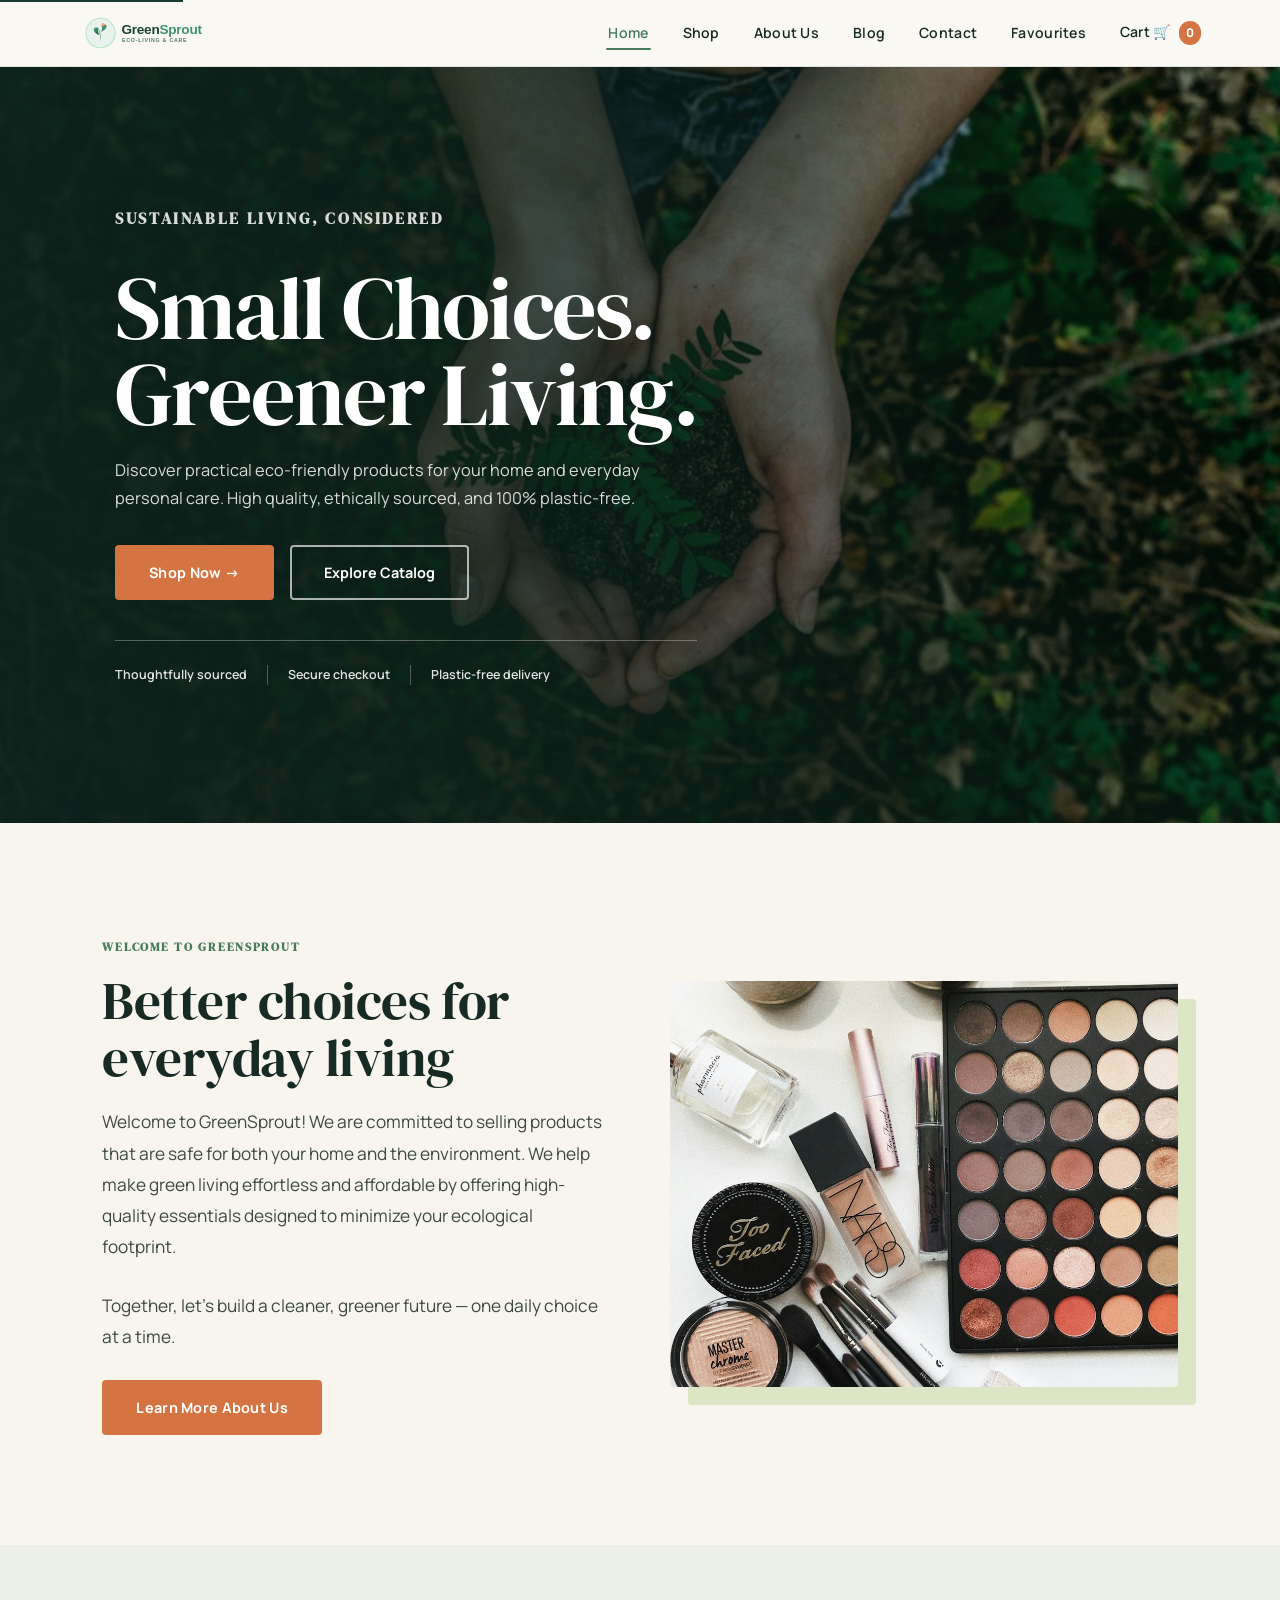
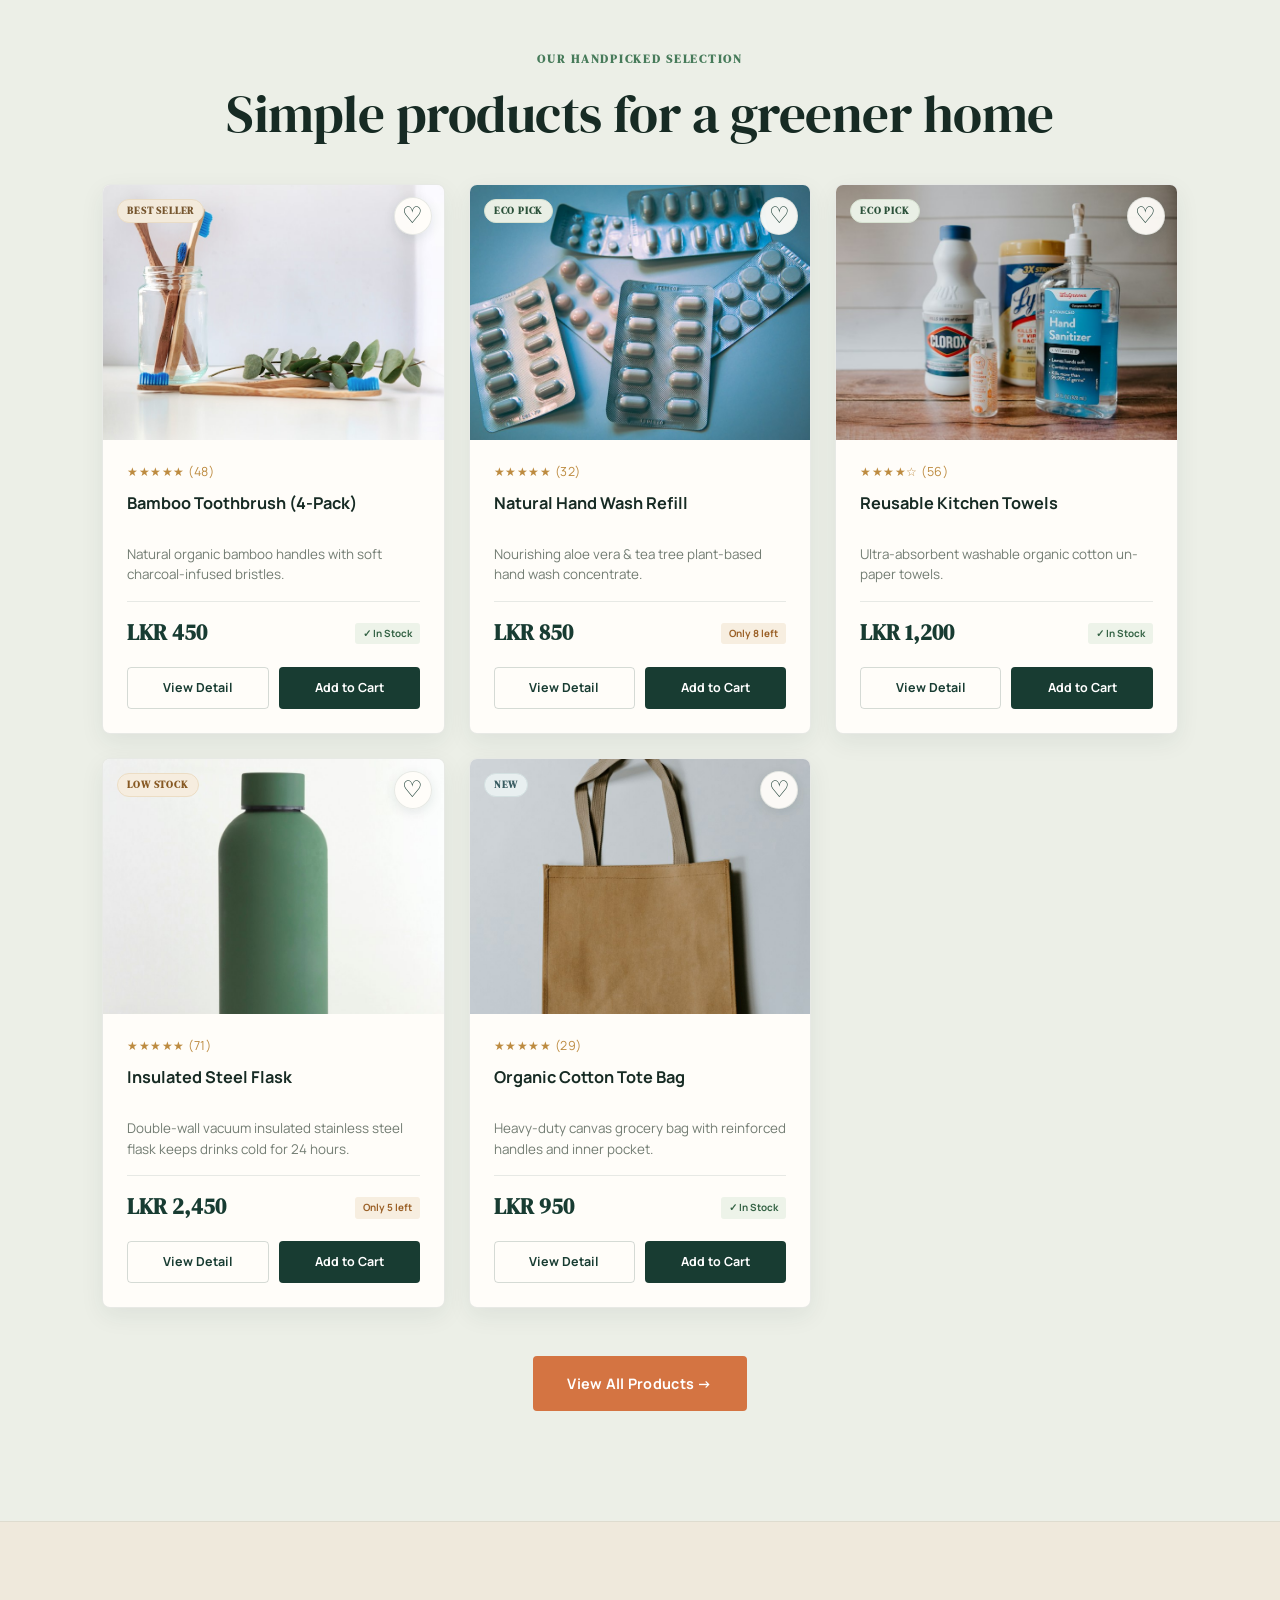
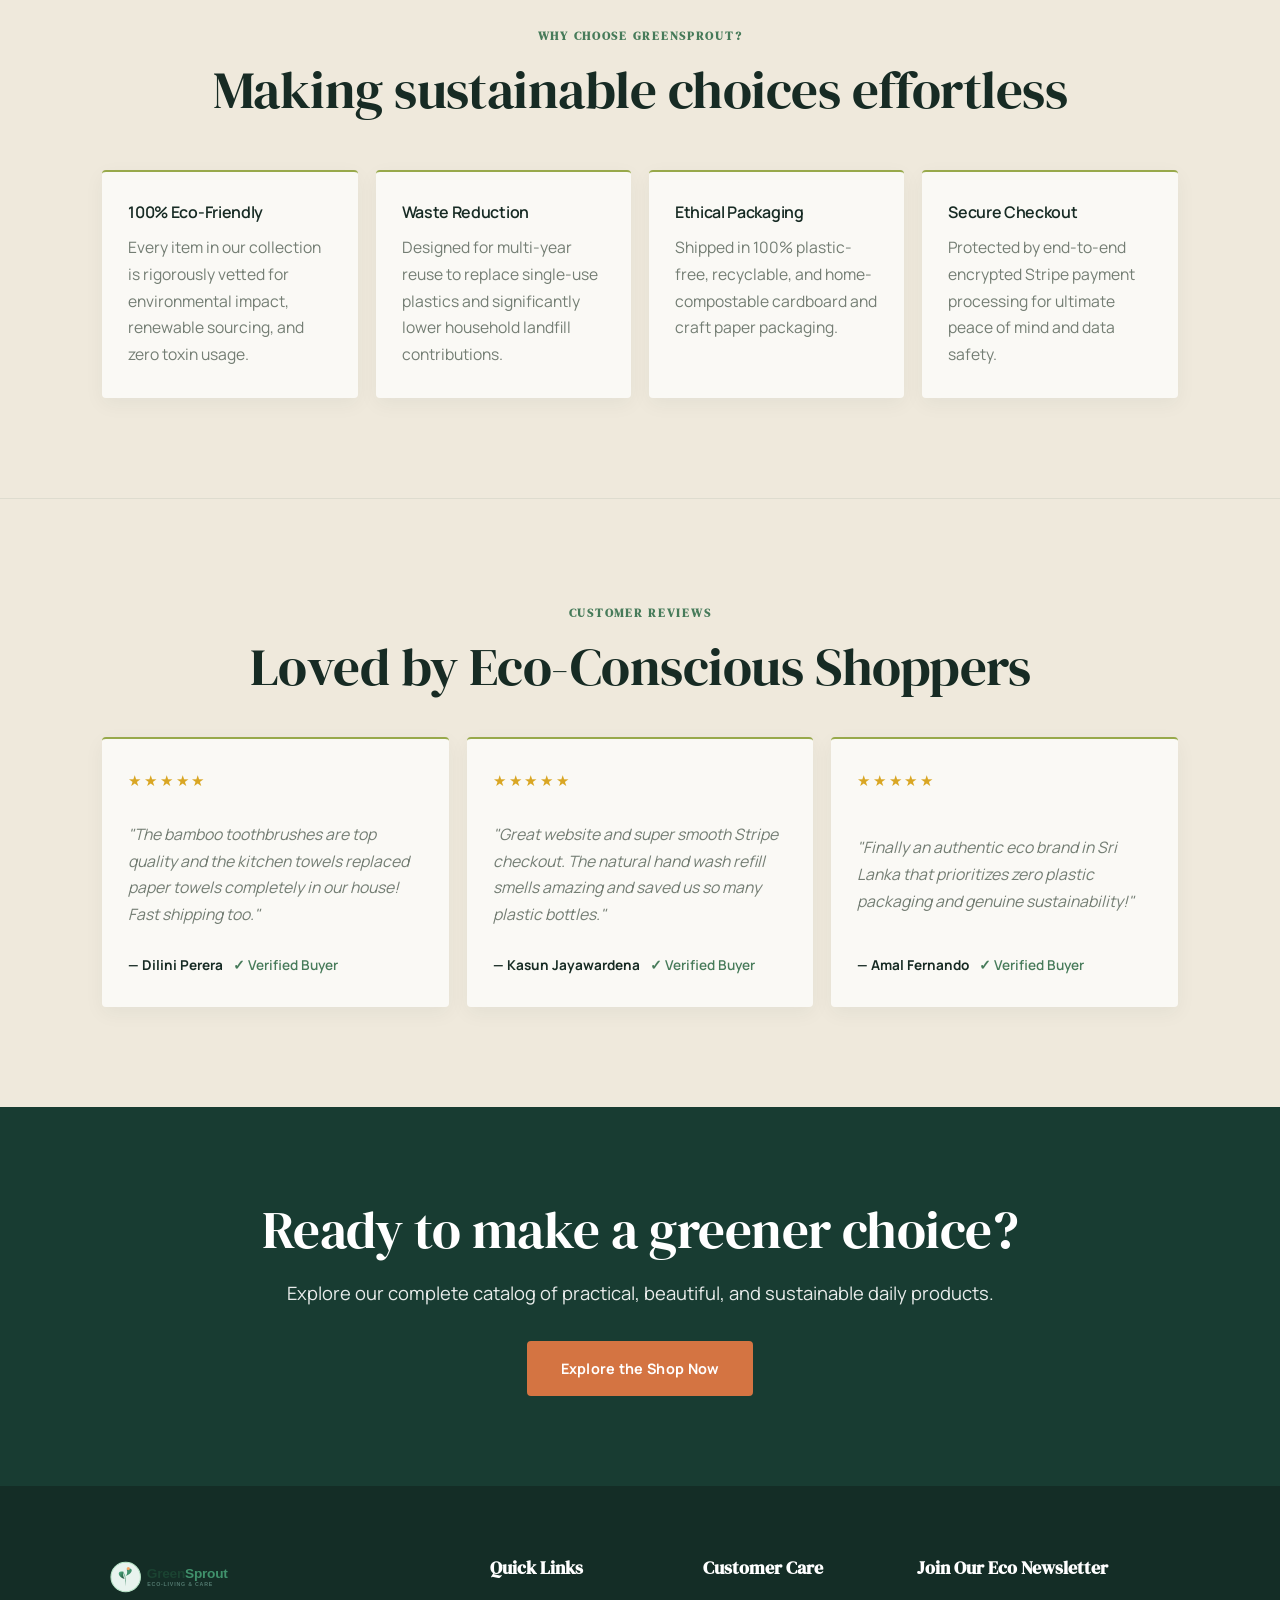
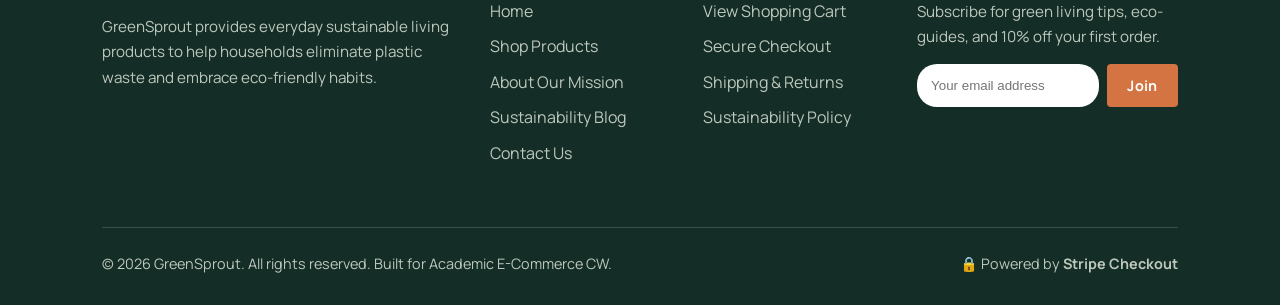
==== index.html @ 2e2b2cf4 "feat: Added index file" ====
<!DOCTYPE html>
<html lang="en">
<head>
    <meta charset="UTF-8">
    <meta name="viewport" content="width=device-width, initial-scale=1.0">
    <title>GreenSprout | Small Choices. Greener Living.</title>
    <meta name="description" content="Discover practical eco-friendly home and personal care products designed for sustainable, zero-waste everyday living at GreenSprout.">
    <meta name="keywords" content="eco-friendly, sustainable products, bamboo toothbrush, zero waste, natural hand wash, Sri Lanka eco store">
    <link rel="stylesheet" href="css/style.css">
    <link rel="icon" href="images/logo.svg" type="image/svg+xml">
</head>
<body>

    <!-- Accessibility Skip Link -->
    <a href="#main-content" class="skip-link">Skip to main content</a>

    <!-- HEADER & NAVIGATION -->
    <header class="navbar">
        <div class="logo-area">
            <a href="index.html" aria-label="GreenSprout Home Page">
                <img src="images/logo.svg" alt="GreenSprout Logo" width="180" height="42">
            </a>
        </div>

        <button class="mobile-menu-toggle" aria-label="Toggle Navigation Menu" aria-expanded="false">
            ☰
        </button>

        <nav id="primary-nav">
            <a href="index.html" class="active">Home</a>
            <a href="shop.html">Shop</a>
            <a href="about.html">About Us</a>
            <a href="blog.html">Blog</a>
            <a href="contact.html">Contact</a>
            <a href="cart.html" class="cart-link">
                Cart 🛒
                <span class="cart-count" id="cartBadgeCount">0</span>
            </a>
        </nav>
    </header>

    <main id="main-content">
        <!-- HERO SECTION -->
        <section class="hero">
            <div class="hero-content">
                <p class="hero-small-title">SUSTAINABLE LIVING, CONSIDERED</p>
                <h1>Small Choices.<br>Greener Living.</h1>
                <p>Discover practical eco-friendly products for your home and everyday personal care. High quality, ethically sourced, and 100% plastic-free.</p>
                
                <div class="hero-cta-group">
                    <a href="shop.html" class="hero-button">Shop Now →</a>
                    <a href="#featured-section" class="hero-button-secondary">Explore Catalog</a>
                </div>

                <div class="hero-trust-bar">
                    <div class="trust-item">Thoughtfully sourced</div>
                    <div class="trust-item">
                        Secure checkout
                    </div>
                    <div class="trust-item">
                        Plastic-free delivery
                    </div>
                </div>
            </div>

            <div class="hero-image-wrap">
                <img src="images/hero-banner.jpg" alt="Sustainable eco-friendly GreenSprout lifestyle banner">
            </div>
        </section>

        <!-- BRAND INTRODUCTION -->
        <section class="home-introduction">
            <div class="intro-text">
                <span class="section-label">WELCOME TO GREENSPROUT</span>
                <h2>Better choices for everyday living</h2>
                <p>Welcome to GreenSprout! We are committed to selling products that are safe for both your home and the environment. We help make green living effortless and affordable by offering high-quality essentials designed to minimize your ecological footprint.</p>
                <p>Together, let's build a cleaner, greener future — one daily choice at a time.</p>
                <a href="about.html" class="green-button">Learn More About Us</a>
            </div>

            <div class="intro-image">
                <img src="images/about.jpg" alt="Eco-friendly sustainable products workspace">
            </div>
        </section>

        <!-- FEATURED PRODUCTS -->
        <section class="featured-products" id="featured-section">
            <span class="section-label">OUR HANDPICKED SELECTION</span>
            <h2>Simple products for a greener home</h2>

            <div class="home-product-grid" id="homeFeaturedGrid">
                <div class="product-card">
                    <span class="product-card-badge badge-bestseller">BEST SELLER</span>
                    <button class="wishlist-btn" onclick="toggleWishlist(1)" aria-label="Add to wishlist" data-id="1"></button>
                    <a href="product.html?id=1" class="product-image-link"><img src="images/toothbrush.jpg" alt="Bamboo Toothbrush" class="product-card-image"></a>
                    <div class="product-card-content">
                        <div class="product-rating">★★★★★ (48)</div>
                        <h3>Bamboo Toothbrush (4-Pack)</h3>
                        <p>Natural organic bamboo handles with soft charcoal-infused bristles.</p>
                        <div class="product-price-row">
                            <span>LKR 450</span>
                            <span class="stock-indicator in-stock">✓ In Stock</span>
                        </div>
                        <div class="product-buttons">
                            <a href="product.html?id=1" class="view-product-button">View Detail</a>
                            <button class="add-cart-button" onclick="addToCart(1)">Add to Cart</button>
                        </div>
                    </div>
                </div>

                <div class="product-card">
                    <span class="product-card-badge badge-ecopick">ECO PICK</span>
                    <button class="wishlist-btn" onclick="toggleWishlist(2)" aria-label="Add to wishlist" data-id="2"></button>
                    <a href="product.html?id=2" class="product-image-link"><img src="images/handwash.jpg" alt="Natural Hand Wash Refill" class="product-card-image"></a>
                    <div class="product-card-content">
                        <div class="product-rating">★★★★★ (32)</div>
                        <h3>Natural Hand Wash Refill</h3>
                        <p>Nourishing aloe vera & tea tree plant-based hand wash concentrate.</p>
                        <div class="product-price-row">
                            <span>LKR 850</span>
                            <span class="stock-indicator low-stock">Only 8 left</span>
                        </div>
                        <div class="product-buttons">
                            <a href="product.html?id=2" class="view-product-button">View Detail</a>
                            <button class="add-cart-button" onclick="addToCart(2)">Add to Cart</button>
                        </div>
                    </div>
                </div>

                <div class="product-card">
                    <span class="product-card-badge badge-ecopick">ECO PICK</span>
                    <button class="wishlist-btn" onclick="toggleWishlist(3)" aria-label="Add to wishlist" data-id="3"></button>
                    <a href="product.html?id=3" class="product-image-link"><img src="images/towels.jpg" alt="Reusable Kitchen Towels" class="product-card-image"></a>
                    <div class="product-card-content">
                        <div class="product-rating">★★★★☆ (56)</div>
                        <h3>Reusable Kitchen Towels</h3>
                        <p>Ultra-absorbent washable organic cotton un-paper towels.</p>
                        <div class="product-price-row">
                            <span>LKR 1,200</span>
                            <span class="stock-indicator in-stock">✓ In Stock</span>
                        </div>
                        <div class="product-buttons">
                            <a href="product.html?id=3" class="view-product-button">View Detail</a>
                            <button class="add-cart-button" onclick="addToCart(3)">Add to Cart</button>
                        </div>
                    </div>
                </div>

                <div class="product-card">
                    <span class="product-card-badge badge-lowstock">LOW STOCK</span>
                    <button class="wishlist-btn" onclick="toggleWishlist(4)" aria-label="Add to wishlist" data-id="4"></button>
                    <a href="product.html?id=4" class="product-image-link"><img src="images/waterbottle.jpg" alt="Insulated Steel Flask" class="product-card-image"></a>
                    <div class="product-card-content">
                        <div class="product-rating">★★★★★ (71)</div>
                        <h3>Insulated Steel Flask</h3>
                        <p>Double-wall vacuum insulated stainless steel flask keeps drinks cold for 24 hours.</p>
                        <div class="product-price-row">
                            <span>LKR 2,450</span>
                            <span class="stock-indicator low-stock">Only 5 left</span>
                        </div>
                        <div class="product-buttons">
                            <a href="product.html?id=4" class="view-product-button">View Detail</a>
                            <button class="add-cart-button" onclick="addToCart(4)">Add to Cart</button>
                        </div>
                    </div>
                </div>

                <div class="product-card">
                    <span class="product-card-badge badge-new">NEW</span>
                    <button class="wishlist-btn" onclick="toggleWishlist(5)" aria-label="Add to wishlist" data-id="5"></button>
                    <a href="product.html?id=5" class="product-image-link"><img src="images/totebag.jpg" alt="Organic Cotton Tote Bag" class="product-card-image"></a>
                    <div class="product-card-content">
                        <div class="product-rating">★★★★★ (29)</div>
                        <h3>Organic Cotton Tote Bag</h3>
                        <p>Heavy-duty canvas grocery bag with reinforced handles and inner pocket.</p>
                        <div class="product-price-row">
                            <span>LKR 950</span>
                            <span class="stock-indicator in-stock">✓ In Stock</span>
                        </div>
                        <div class="product-buttons">
                            <a href="product.html?id=5" class="view-product-button">View Detail</a>
                            <button class="add-cart-button" onclick="addToCart(5)">Add to Cart</button>
                        </div>
                    </div>
                </div>
            </div>

            <a href="shop.html" class="green-button">View All Products →</a>
        </section>

        <!-- WHY GREENSPROUT SECTION -->
        <section class="why-section">
            <span class="section-label">WHY CHOOSE GREENSPROUT?</span>
            <h2>Making sustainable choices effortless</h2>

            <div class="why-grid">
                <article class="why-card">
                    <h3>100% Eco-Friendly</h3>
                    <p>Every item in our collection is rigorously vetted for environmental impact, renewable sourcing, and zero toxin usage.</p>
                </article>

                <article class="why-card">
                    <h3>Waste Reduction</h3>
                    <p>Designed for multi-year reuse to replace single-use plastics and significantly lower household landfill contributions.</p>
                </article>

                <article class="why-card">
                    <h3>Ethical Packaging</h3>
                    <p>Shipped in 100% plastic-free, recyclable, and home-compostable cardboard and craft paper packaging.</p>
                </article>

                <article class="why-card">
                    <h3>Secure Checkout</h3>
                    <p>Protected by end-to-end encrypted Stripe payment processing for ultimate peace of mind and data safety.</p>
                </article>
            </div>
        </section>

        <!-- CUSTOMER REVIEWS -->
        <section class="why-section review-section">
            <span class="section-label">CUSTOMER REVIEWS</span>
            <h2>Loved by Eco-Conscious Shoppers</h2>

            <div class="why-grid review-grid">
                <article class="why-card review-card">
                    <div class="product-rating">★★★★★</div>
                    <p class="review-quote">"The bamboo toothbrushes are top quality and the kitchen towels replaced paper towels completely in our house! Fast shipping too."</p>
                    <div class="review-meta"><strong>— Dilini Perera</strong> <span>✓ Verified Buyer</span></div>
                </article>

                <article class="why-card review-card">
                    <div class="product-rating">★★★★★</div>
                    <p class="review-quote">"Great website and super smooth Stripe checkout. The natural hand wash refill smells amazing and saved us so many plastic bottles."</p>
                    <div class="review-meta"><strong>— Kasun Jayawardena</strong> <span>✓ Verified Buyer</span></div>
                </article>

                <article class="why-card review-card">
                    <div class="product-rating">★★★★★</div>
                    <p class="review-quote">"Finally an authentic eco brand in Sri Lanka that prioritizes zero plastic packaging and genuine sustainability!"</p>
                    <div class="review-meta"><strong>— Amal Fernando</strong> <span>✓ Verified Buyer</span></div>
                </article>
            </div>
        </section>

        <!-- CALL TO ACTION -->
        <section class="home-cta">
            <h2>Ready to make a greener choice?</h2>
            <p>Explore our complete catalog of practical, beautiful, and sustainable daily products.</p>
            <a href="shop.html" class="hero-button">Explore the Shop Now</a>
        </section>
    </main>

    <!-- FOOTER -->
    <footer>
        <div class="footer-grid">
            <div class="footer-col">
                <div class="logo-area" style="margin-bottom: 16px;">
                    <img src="images/logo.svg" alt="GreenSprout Logo" width="160">
                </div>
                <p>GreenSprout provides everyday sustainable living products to help households eliminate plastic waste and embrace eco-friendly habits.</p>
            </div>

            <div class="footer-col">
                <h4>Quick Links</h4>
                <ul class="footer-links">
                    <li><a href="index.html">Home</a></li>
                    <li><a href="shop.html">Shop Products</a></li>
                    <li><a href="about.html">About Our Mission</a></li>
                    <li><a href="blog.html">Sustainability Blog</a></li>
                    <li><a href="contact.html">Contact Us</a></li>
                </ul>
            </div>

            <div class="footer-col">
                <h4>Customer Care</h4>
                <ul class="footer-links">
                    <li><a href="cart.html">View Shopping Cart</a></li>
                    <li><a href="checkout.html">Secure Checkout</a></li>
                    <li><a href="contact.html">Shipping & Returns</a></li>
                    <li><a href="about.html">Sustainability Policy</a></li>
                </ul>
            </div>

            <div class="footer-col">
                <h4>Join Our Eco Newsletter</h4>
                <p style="margin-bottom: 14px;">Subscribe for green living tips, eco-guides, and 10% off your first order.</p>
                <form class="newsletter-form" style="display: flex; gap: 8px;">
                    <input type="email" placeholder="Your email address" required style="padding: 10px 14px; border-radius: 20px; border: none; width: 100%;">
                    <button type="submit" class="green-button" style="padding: 10px 18px; font-size: 0.9rem; flex-shrink: 0;">Join</button>
                </form>
            </div>
        </div>

        <div class="footer-bottom">
            <p>© 2026 GreenSprout. All rights reserved. Built for Academic E-Commerce CW.</p>
            <div>🔒 Powered by <strong>Stripe Checkout</strong></div>
        </div>
    </footer>

    <button id="backToTopBtn" class="wishlist-btn" style="position: fixed; bottom: 30px; left: 30px; display: none;" aria-label="Back to top">↑</button>

    <script src="js/products.js"></script>
    <script src="js/cart.js"></script>
    <script src="js/main.js"></script>
</body>
</html>
---- css/style.css ----
/* ==========================================================================
   GREENSPROUT DESIGN SYSTEM & MASTER STYLESHEET
   ========================================================================== */

@import url('https://fonts.googleapis.com/css2?family=DM+Serif+Display&family=Manrope:wght@400;500;600;700;800&display=swap');

:root {
  /* Brand Color Palette */
  --primary: #1b4332;
  --primary-light: #2d6a4f;
  --primary-accent: #40916c;
  --secondary: #52b788;
  --secondary-soft: #74c69d;
  --bg-sage: #f0f7f4;
  --bg-sage-soft: #e8f3ee;
  --bg-cream: #f9f6f0;
  --bg-warm: #f4efe6;
  --text-dark: #081c15;
  --text-body: #2d3748;
  --text-muted: #64748b;
  --white: #ffffff;
  
  /* Accent Colors */
  --accent-orange: #e76f51;
  --accent-yellow: #f4a261;
  --accent-gold: #e9c46a;
  --accent-blue: #3a86ff;
  --accent-red: #d90429;
  
  /* UI System Variables */
  --font-heading: 'Outfit', -apple-system, BlinkMacSystemFont, sans-serif;
  --font-body: 'Plus Jakarta Sans', -apple-system, BlinkMacSystemFont, sans-serif;
  --radius-sm: 8px;
  --radius-md: 14px;
  --radius-lg: 24px;
  --radius-pill: 50px;
  --shadow-sm: 0 4px 12px rgba(27, 67, 50, 0.05);
  --shadow-md: 0 10px 25px rgba(27, 67, 50, 0.08);
  --shadow-lg: 0 20px 40px rgba(27, 67, 50, 0.12);
  --transition: all 0.3s cubic-bezier(0.4, 0, 0.2, 1);
}

/* Reset & Box Sizing */
*, *::before, *::after {
  box-sizing: border-box;
  margin: 0;
  padding: 0;
}

html {
  scroll-behavior: smooth;
  font-size: 16px;
}

body {
  font-family: var(--font-body);
  color: var(--text-body);
  background-color: var(--bg-cream);
  line-height: 1.6;
  overflow-x: hidden;
  display: flex;
  flex-direction: column;
  min-height: 100vh;
}

#splashScreen {
  position: fixed;
  inset: 0;
  z-index: 9999;
  display: grid;
  place-items: center;
  background: radial-gradient(circle at top, #f8f4ea 0%, #edf4ee 35%, #dfeee5 100%);
  transition: opacity 0.7s ease, visibility 0.7s ease;
  pointer-events: none;
}

#splashScreen::before {
  content: "";
  position: absolute;
  inset: 0;
  background: linear-gradient(135deg, rgba(27, 67, 50, 0.08), rgba(64, 145, 108, 0.12));
}

.splash-inner {
  position: relative;
  z-index: 1;
  display: flex;
  flex-direction: column;
  align-items: center;
  gap: 18px;
  opacity: 0;
  transform: translateY(18px) scale(0.98);
  transition: all 0.8s cubic-bezier(0.2, 0.8, 0.2, 1);
}

.splash-logo {
  width: clamp(120px, 12vw, 180px);
  filter: drop-shadow(0 12px 24px rgba(27, 67, 50, 0.2));
}

.splash-text-wrap {
  text-align: center;
}

.splash-badge {
  display: inline-block;
  padding: 7px 16px;
  border-radius: 999px;
  background: rgba(255, 255, 255, 0.75);
  border: 1px solid rgba(27, 67, 50, 0.08);
  color: var(--primary);
  font-size: 0.72rem;
  letter-spacing: 0.18em;
  text-transform: uppercase;
  font-weight: 800;
}

.splash-text-wrap h1 {
  margin-top: 10px;
  font-size: clamp(2.4rem, 5vw, 4.2rem);
  letter-spacing: -0.04em;
  color: var(--primary);
}

body.splash-visible #splashScreen {
  opacity: 1;
  visibility: visible;
}

body.splash-visible .splash-inner {
  opacity: 1;
  transform: translateY(0) scale(1);
}

body.splash-finished #splashScreen {
  opacity: 0;
  visibility: hidden;
}

body.splash-finished .splash-inner {
  opacity: 0;
  transform: translateY(-12px);
}

img {
  max-width: 100%;
  height: auto;
  display: block;
}

a {
  color: inherit;
  text-decoration: none;
  transition: var(--transition);
}

/* Focus Visible for Accessibility */
:focus-visible {
  outline: 3px solid var(--accent-orange);
  outline-offset: 3px;
  border-radius: 4px;
}

/* Skip link for keyboard users */
.skip-link {
  position: absolute;
  top: -40px;
  left: 0;
  background: var(--primary);
  color: var(--white);
  padding: 8px 16px;
  z-index: 10000;
  transition: top 0.2s;
}
.skip-link:focus {
  top: 0;
}

/* Typography Headings */
h1, h2, h3, h4, h5, h6 {
  font-family: var(--font-heading);
  color: var(--text-dark);
  line-height: 1.25;
  font-weight: 700;
}

h1 { font-size: clamp(2.2rem, 5vw, 3.6rem); letter-spacing: -0.02em; }
h2 { font-size: clamp(1.75rem, 3.5vw, 2.5rem); letter-spacing: -0.01em; }
h3 { font-size: clamp(1.25rem, 2.5vw, 1.6rem); }
h4 { font-size: 1.15rem; }

.section-label {
  display: inline-block;
  font-family: var(--font-heading);
  font-size: 0.85rem;
  font-weight: 800;
  letter-spacing: 2px;
  text-transform: uppercase;
  color: var(--primary-accent);
  background-color: rgba(64, 145, 108, 0.12);
  padding: 6px 16px;
  border-radius: var(--radius-pill);
  margin-bottom: 12px;
}

/* Containers */
.container {
  width: 90%;
  max-width: 1240px;
  margin: 0 auto;
}

/* ==========================================================================
   HEADER & NAVIGATION
   ========================================================================== */

.navbar, header {
  position: sticky;
  top: 0;
  z-index: 1000;
  background: rgba(255, 255, 255, 0.94);
  backdrop-filter: blur(12px);
  -webkit-backdrop-filter: blur(12px);
  border-bottom: 1px solid rgba(27, 67, 50, 0.08);
  padding: 14px 6%;
  display: flex;
  align-items: center;
  justify-content: space-between;
  transition: var(--transition);
}

.navbar-scrolled {
  padding: 10px 6%;
  box-shadow: var(--shadow-sm);
  background: rgba(255, 255, 255, 0.98);
}

.logo-area, .logo {
  display: flex;
  align-items: center;
  gap: 10px;
  font-family: var(--font-heading);
  font-size: 1.5rem;
  font-weight: 800;
  color: var(--primary);
}

.logo-area img, .logo img {
  height: 42px;
  width: auto;
  object-fit: contain;
}

nav {
  display: flex;
  align-items: center;
  gap: 28px;
}

nav a {
  font-weight: 600;
  font-size: 0.98rem;
  color: var(--text-dark);
  position: relative;
  padding: 6px 2px;
}

nav a::after {
  content: '';
  position: absolute;
  bottom: 0;
  left: 0;
  width: 0;
  height: 2.5px;
  background-color: var(--primary-accent);
  border-radius: 2px;
  transition: var(--transition);
}

nav a:hover, nav a.active {
  color: var(--primary-accent);
}

nav a:hover::after, nav a.active::after {
  width: 100%;
}

.cart-count {
  background: var(--accent-orange);
  color: var(--white);
  font-size: 0.75rem;
  font-weight: 800;
  padding: 2px 7px;
  border-radius: var(--radius-pill);
  margin-left: 4px;
  display: inline-flex;
  align-items: center;
  justify-content: center;
  min-width: 20px;
}

.mobile-menu-toggle {
  display: none;
  background: none;
  border: none;
  font-size: 1.8rem;
  color: var(--primary);
  cursor: pointer;
  padding: 4px;
}

/* ==========================================================================
   BUTTONS
   ========================================================================== */

.hero-button, .green-button, .btn-primary, .checkout-button, .continue-button, .pay-button {
  display: inline-flex;
  align-items: center;
  justify-content: center;
  gap: 10px;
  background-color: var(--primary);
  color: var(--white);
  font-family: var(--font-heading);
  font-size: 1.05rem;
  font-weight: 700;
  padding: 14px 32px;
  border-radius: var(--radius-pill);
  border: 2px solid var(--primary);
  cursor: pointer;
  box-shadow: 0 4px 14px rgba(27, 67, 50, 0.2);
  transition: var(--transition);
  text-align: center;
}

.hero-button:hover, .green-button:hover, .btn-primary:hover, .checkout-button:hover, .continue-button:hover, .pay-button:hover {
  background-color: var(--primary-light);
  border-color: var(--primary-light);
  transform: translateY(-2px);
  box-shadow: 0 8px 22px rgba(27, 67, 50, 0.28);
}

.hero-button-secondary, .btn-secondary {
  display: inline-flex;
  align-items: center;
  justify-content: center;
  gap: 10px;
  background-color: transparent;
  color: var(--primary);
  font-family: var(--font-heading);
  font-size: 1.05rem;
  font-weight: 700;
  padding: 14px 32px;
  border-radius: var(--radius-pill);
  border: 2px solid var(--primary);
  cursor: pointer;
  transition: var(--transition);
}

.hero-button-secondary:hover, .btn-secondary:hover {
  background-color: var(--bg-sage-soft);
  transform: translateY(-2px);
}

/* ==========================================================================
   HERO SECTION
   ========================================================================== */

.hero {
  padding: 80px 8%;
  background: linear-gradient(135deg, var(--bg-sage) 0%, var(--bg-cream) 100%);
  display: grid;
  grid-template-columns: 1.1fr 0.9fr;
  gap: 40px;
  align-items: center;
  min-height: 80vh;
  position: relative;
  overflow: hidden;
}

.hero::before {
  content: '';
  position: absolute;
  width: 450px;
  height: 450px;
  border-radius: 50%;
  background: radial-gradient(circle, rgba(116, 198, 157, 0.15) 0%, rgba(255,255,255,0) 70%);
  top: -100px;
  right: -50px;
  pointer-events: none;
}

.hero-content {
  max-width: 640px;
}

.hero-small-title {
  font-family: var(--font-heading);
  font-weight: 800;
  font-size: 0.9rem;
  letter-spacing: 2px;
  color: var(--primary-accent);
  text-transform: uppercase;
  margin-bottom: 14px;
}

.hero h1 {
  margin-bottom: 20px;
  color: var(--text-dark);
}

.hero p {
  font-size: 1.15rem;
  color: var(--text-muted);
  margin-bottom: 32px;
  line-height: 1.7;
}

.hero-cta-group {
  display: flex;
  align-items: center;
  gap: 16px;
  flex-wrap: wrap;
  margin-bottom: 40px;
}

.hero-trust-bar {
  display: flex;
  align-items: center;
  gap: 24px;
  padding-top: 24px;
  border-top: 1px solid rgba(27, 67, 50, 0.1);
  flex-wrap: wrap;
}

.trust-item {
  display: flex;
  align-items: center;
  gap: 8px;
  font-size: 0.9rem;
  font-weight: 600;
  color: var(--primary);
}

.trust-icon {
  font-size: 1.2rem;
}

.hero-image-wrap {
  position: relative;
  display: flex;
  align-items: center;
  justify-content: center;
}

.hero-image-wrap img {
  width: 100%;
  max-height: 480px;
  object-fit: cover;
  border-radius: var(--radius-lg);
  box-shadow: var(--shadow-lg);
  border: 4px solid var(--white);
}

/* ==========================================================================
   HOMEPAGE SECTIONS
   ========================================================================== */

.home-introduction {
  padding: 90px 8%;
  background: var(--white);
  display: grid;
  grid-template-columns: 1fr 1fr;
  gap: 60px;
  align-items: center;
}

.intro-text h2 {
  margin-bottom: 20px;
}

.intro-text p {
  font-size: 1.08rem;
  color: var(--text-body);
  margin-bottom: 28px;
  line-height: 1.8;
}

.intro-image img {
  width: 100%;
  border-radius: var(--radius-lg);
  box-shadow: var(--shadow-md);
}

/* FEATURED PRODUCTS & SHOP GRID */

.featured-products, .shop-section {
  padding: 90px 8%;
  text-align: center;
}

.featured-products h2, .shop-section h2 {
  margin-bottom: 48px;
}

.home-product-grid, .product-grid {
  display: grid;
  grid-template-columns: repeat(auto-fill, minmax(270px, 1fr));
  gap: 32px;
  margin-bottom: 48px;
  text-align: left;
}

/* PRODUCT CARD */

.product-card, .home-product-card {
  background: var(--white);
  border-radius: var(--radius-md);
  overflow: hidden;
  box-shadow: var(--shadow-sm);
  border: 1px solid rgba(27, 67, 50, 0.06);
  transition: var(--transition);
  display: flex;
  flex-direction: column;
  position: relative;
}

.product-card:hover, .home-product-card:hover {
  transform: translateY(-6px);
  box-shadow: var(--shadow-md);
  border-color: rgba(64, 145, 108, 0.3);
}

.product-card-badge {
  position: absolute;
  top: 14px;
  left: 14px;
  z-index: 10;
  font-family: var(--font-heading);
  font-size: 0.72rem;
  font-weight: 800;
  padding: 4px 12px;
  border-radius: var(--radius-pill);
  text-transform: uppercase;
  letter-spacing: 0.5px;
  color: var(--white);
}

.badge-bestseller { background-color: var(--accent-orange); }
.badge-ecopick { background-color: var(--primary-accent); }
.badge-new { background-color: var(--accent-yellow); color: var(--text-dark); }
.badge-lowstock { background-color: #d97706; }
.badge-outofstock { background-color: var(--accent-red); }

.wishlist-btn {
  position: absolute;
  top: 14px;
  right: 14px;
  z-index: 10;
  background: rgba(255, 255, 255, 0.9);
  border: none;
  width: 36px;
  height: 36px;
  border-radius: 50%;
  display: flex;
  align-items: center;
  justify-content: center;
  font-size: 1.1rem;
  cursor: pointer;
  transition: var(--transition);
  box-shadow: 0 2px 8px rgba(0,0,0,0.1);
}

.wishlist-btn:hover, .wishlist-btn.active {
  background: var(--white);
  transform: scale(1.1);
}

.product-card-image, .home-product-card img {
  width: 100%;
  height: 240px;
  object-fit: cover;
  background-color: var(--bg-sage);
  transition: var(--transition);
}

.product-card:hover .product-card-image {
  transform: scale(1.03);
}

.product-card-content, .home-product-card {
  padding: 22px;
  display: flex;
  flex-direction: column;
  flex-grow: 1;
}

.product-rating {
  display: flex;
  align-items: center;
  gap: 4px;
  font-size: 0.85rem;
  color: var(--accent-gold);
  margin-bottom: 8px;
}

.product-card h3, .home-product-card h3 {
  font-size: 1.2rem;
  margin-bottom: 8px;
  color: var(--text-dark);
}

.product-card p, .home-product-card p {
  font-size: 0.92rem;
  color: var(--text-muted);
  margin-bottom: 16px;
  display: -webkit-box;
  -webkit-line-clamp: 2;
  -webkit-box-orient: vertical;
  overflow: hidden;
  flex-grow: 1;
}

.product-price-row {
  display: flex;
  align-items: center;
  justify-content: space-between;
  margin-bottom: 16px;
}

.product-card span, .product-card h4, .home-product-card span {
  font-family: var(--font-heading);
  font-size: 1.25rem;
  font-weight: 800;
  color: var(--primary);
}

.stock-indicator {
  font-size: 0.8rem;
  font-weight: 700;
}
.stock-indicator.in-stock { color: var(--primary-accent); }
.stock-indicator.low-stock { color: #d97706; }
.stock-indicator.out-of-stock { color: var(--accent-red); }

.product-buttons {
  display: grid;
  grid-template-columns: 1fr 1fr;
  gap: 10px;
}

.view-product-button, .btn-outline {
  display: inline-flex;
  align-items: center;
  justify-content: center;
  background-color: var(--bg-sage);
  color: var(--primary);
  font-weight: 700;
  font-size: 0.9rem;
  padding: 10px 14px;
  border-radius: var(--radius-pill);
  border: 1px solid var(--secondary-soft);
  text-align: center;
  transition: var(--transition);
}

.view-product-button:hover {
  background-color: var(--secondary-soft);
  color: var(--primary);
}

.add-cart-button {
  background-color: var(--primary);
  color: var(--white);
  font-weight: 700;
  font-size: 0.9rem;
  padding: 10px 14px;
  border-radius: var(--radius-pill);
  border: none;
  cursor: pointer;
  transition: var(--transition);
}

.add-cart-button:hover {
  background-color: var(--primary-light);
}

.add-cart-button:disabled {
  background-color: #cbd5e1;
  cursor: not-allowed;
}

/* WHY GREENSPROUT TRUST SECTION */

.why-section {
  padding: 112px 8% 96px;
  background: var(--bg-cream);
  text-align: center;
  border-top: 1px solid rgba(27, 67, 50, 0.08);
}

.why-grid {
  display: grid;
  grid-template-columns: repeat(auto-fit, minmax(240px, 1fr));
  gap: 20px;
  margin-top: 52px;
}

.why-card, .value-card {
  background: rgba(255, 255, 255, 0.72);
  padding: 32px 28px 26px;
  border-radius: 18px;
  border: 1px solid rgba(27, 67, 50, 0.11);
  box-shadow: none;
  transition: var(--transition);
  text-align: left;
}

.why-card:hover, .value-card:hover {
  transform: translateY(-3px);
  box-shadow: 0 18px 35px rgba(27, 67, 50, 0.08);
  border-color: rgba(27, 67, 50, 0.18);
}

.why-icon {
  font-size: 2.5rem;
  margin-bottom: 20px;
  background: var(--bg-sage-soft);
  width: 70px;
  height: 70px;
  border-radius: 50%;
  display: inline-flex;
  align-items: center;
  justify-content: center;
}

.why-card h3, .value-card h3 {
  margin-bottom: 12px;
  font-size: clamp(1.35rem, 1.5vw, 1.7rem);
  font-weight: 600;
  line-height: 1.25;
  letter-spacing: -0.02em;
}

.why-card p, .value-card p {
  color: var(--text-muted);
  font-size: 0.98rem;
  line-height: 1.7;
  margin: 0;
}

.review-section {
  background: #f9f7f1;
}

.review-grid {
  margin-top: 42px;
}

.review-card {
  display: flex;
  flex-direction: column;
  justify-content: space-between;
  min-height: 270px;
}

.review-card .product-rating {
  color: #d9a623;
  letter-spacing: 0.18em;
  margin-bottom: 18px;
  font-size: 0.95rem;
}

.review-quote {
  font-style: italic;
  color: var(--text-dark);
  margin-bottom: 18px !important;
}

.review-meta {
  display: flex;
  flex-wrap: wrap;
  gap: 8px 10px;
  align-items: center;
  font-size: 0.85rem;
  color: var(--text-muted);
}

.review-meta strong {
  color: var(--text-dark);
  font-weight: 700;
}

.review-meta span {
  color: var(--primary-accent);
  font-weight: 600;
}

/* CTA BANNER */

.home-cta {
  padding: 90px 8%;
  background: linear-gradient(135deg, var(--primary) 0%, var(--primary-light) 100%);
  color: var(--white);
  text-align: center;
  border-radius: var(--radius-lg);
  margin: 60px 8%;
  box-shadow: var(--shadow-lg);
}

.home-cta h2 {
  color: var(--white);
  margin-bottom: 16px;
}

.home-cta p {
  font-size: 1.15rem;
  margin-bottom: 32px;
  opacity: 0.9;
}

.home-cta .hero-button {
  background-color: var(--accent-orange);
  border-color: var(--accent-orange);
}
.home-cta .hero-button:hover {
  background-color: #d95d41;
  border-color: #d95d41;
}

/* ==========================================================================
   PAGE HEADER
   ========================================================================== */

.simple-page-header {
  padding: 60px 8%;
  background: var(--bg-sage-soft);
  text-align: center;
  border-bottom: 1px solid rgba(27, 67, 50, 0.08);
}

.simple-page-header h1 {
  margin-bottom: 12px;
}

.simple-page-header p {
  font-size: 1.1rem;
  color: var(--text-muted);
  max-width: 600px;
  margin: 0 auto;
}

/* ==========================================================================
   SHOP CONTROLS (SEARCH & FILTERS)
   ========================================================================== */

.shop-controls {
  display: flex;
  gap: 16px;
  margin-bottom: 40px;
  flex-wrap: wrap;
  align-items: center;
  justify-content: space-between;
  background: var(--white);
  padding: 20px 24px;
  border-radius: var(--radius-md);
  box-shadow: var(--shadow-sm);
}

.search-wrap {
  flex: 1;
  min-width: 260px;
  position: relative;
}

.shop-controls input[type="text"] {
  width: 100%;
  padding: 12px 20px 12px 42px;
  border: 1px solid #cbd5e1;
  border-radius: var(--radius-pill);
  font-family: var(--font-body);
  font-size: 0.95rem;
  transition: var(--transition);
}

.search-icon {
  position: absolute;
  left: 16px;
  top: 50%;
  transform: translateY(-50%);
  font-size: 1rem;
  color: var(--text-muted);
}

.filter-group {
  display: flex;
  gap: 12px;
  flex-wrap: wrap;
}

.shop-controls select {
  padding: 12px 20px;
  border: 1px solid #cbd5e1;
  border-radius: var(--radius-pill);
  font-family: var(--font-body);
  font-size: 0.95rem;
  background-color: var(--white);
  cursor: pointer;
  color: var(--text-dark);
}

.no-products {
  grid-column: 1 / -1;
  text-align: center;
  padding: 60px 20px;
  background: var(--white);
  border-radius: var(--radius-md);
  box-shadow: var(--shadow-sm);
}

.no-products h3 {
  color: var(--primary);
  margin-bottom: 10px;
}

/* ==========================================================================
   PRODUCT DETAIL PAGE
   ========================================================================== */

.product-page {
  padding: 60px 8%;
  min-height: 70vh;
}

.product-detail {
  max-width: 1100px;
  margin: 0 auto;
  background: var(--white);
  border-radius: var(--radius-lg);
  padding: 48px;
  display: grid;
  grid-template-columns: 1fr 1fr;
  gap: 50px;
  box-shadow: var(--shadow-md);
}

.big-product-image {
  background: var(--bg-sage);
  border-radius: var(--radius-md);
  min-height: 420px;
  display: flex;
  align-items: center;
  justify-content: center;
  overflow: hidden;
}

.big-product-image img {
  width: 100%;
  height: 100%;
  object-fit: cover;
  border-radius: var(--radius-md);
}

.product-info-page h1 {
  font-size: 2.2rem;
  margin-bottom: 12px;
}

.detail-price {
  font-family: var(--font-heading);
  color: var(--primary);
  font-size: 2rem;
  font-weight: 800;
  margin: 16px 0;
}

.description {
  color: var(--text-body);
  font-size: 1.05rem;
  line-height: 1.8;
  margin-bottom: 24px;
}

.product-meta-specs {
  background: var(--bg-sage);
  padding: 20px;
  border-radius: var(--radius-md);
  margin-bottom: 24px;
}

.spec-item {
  display: flex;
  gap: 8px;
  margin-bottom: 8px;
  font-size: 0.95rem;
}
.spec-item:last-child { margin-bottom: 0; }
.spec-item strong { color: var(--primary); }

.quantity-picker {
  display: inline-flex;
  align-items: center;
  border: 1px solid #cbd5e1;
  border-radius: var(--radius-pill);
  overflow: hidden;
  margin-right: 16px;
}

.quantity-picker button {
  background: var(--bg-sage);
  border: none;
  width: 40px;
  height: 40px;
  font-size: 1.2rem;
  cursor: pointer;
  font-weight: bold;
}

.quantity-picker span {
  padding: 0 16px;
  font-weight: bold;
}

/* ==========================================================================
   CART PAGE
   ========================================================================== */

.cart-section {
  padding: 60px 8%;
  max-width: 1000px;
  margin: 0 auto;
}

.cart-item {
  background: var(--white);
  padding: 20px 24px;
  border-radius: var(--radius-md);
  margin-bottom: 16px;
  display: grid;
  grid-template-columns: 2fr 1fr 1fr auto;
  align-items: center;
  gap: 20px;
  box-shadow: var(--shadow-sm);
}

.cart-product {
  display: flex;
  align-items: center;
  gap: 16px;
}

.cart-product-image {
  width: 80px;
  height: 80px;
  object-fit: cover;
  border-radius: var(--radius-sm);
  background: var(--bg-sage);
}

.cart-quantity {
  display: flex;
  align-items: center;
  gap: 10px;
}

.cart-quantity button {
  width: 32px;
  height: 32px;
  border-radius: 50%;
  border: 1px solid #cbd5e1;
  background: var(--white);
  cursor: pointer;
  font-weight: bold;
}

.cart-total {
  background: var(--white);
  padding: 24px;
  border-radius: var(--radius-md);
  margin-top: 24px;
  box-shadow: var(--shadow-sm);
  text-align: right;
}

.cart-total h2 {
  color: var(--primary);
}

.cart-actions {
  display: flex;
  justify-content: space-between;
  align-items: center;
  margin-top: 32px;
}

.continue-shopping {
  color: var(--primary);
  font-weight: 700;
}

.empty-cart {
  text-align: center;
  padding: 60px 20px;
  background: var(--white);
  border-radius: var(--radius-md);
  box-shadow: var(--shadow-sm);
}
.empty-cart h2 { margin-bottom: 12px; color: var(--primary); }
.empty-cart a {
  display: inline-block;
  margin-top: 20px;
  background: var(--primary);
  color: var(--white);
  padding: 12px 28px;
  border-radius: var(--radius-pill);
}

/* ==========================================================================
   CHECKOUT PAGE
   ========================================================================== */

.checkout-page {
  padding: 60px 8%;
  background: var(--bg-sage);
  min-height: 80vh;
}

.checkout-grid {
  max-width: 1100px;
  margin: 0 auto;
  display: grid;
  grid-template-columns: 1.2fr 0.8fr;
  gap: 40px;
}

.checkout-box {
  background: var(--white);
  padding: 40px;
  border-radius: var(--radius-lg);
  box-shadow: var(--shadow-md);
}

.form-group {
  margin-bottom: 20px;
}

.form-group label {
  display: block;
  margin-bottom: 8px;
  font-weight: 700;
  font-size: 0.95rem;
  color: var(--text-dark);
}

.form-group input, .form-group textarea, .form-group select {
  width: 100%;
  padding: 14px;
  border: 1px solid #cbd5e1;
  border-radius: var(--radius-sm);
  font-family: var(--font-body);
  font-size: 1rem;
}

.form-row {
  display: grid;
  grid-template-columns: 1fr 1fr;
  gap: 16px;
}

.checkout-summary-box {
  background: var(--white);
  padding: 32px;
  border-radius: var(--radius-lg);
  box-shadow: var(--shadow-md);
  height: fit-content;
}

.summary-row {
  display: flex;
  justify-content: space-between;
  padding: 12px 0;
  border-bottom: 1px solid #f1f5f9;
}
.summary-row.total {
  border-bottom: none;
  font-size: 1.25rem;
  font-weight: 800;
  color: var(--primary);
  margin-top: 10px;
}

.payment-options {
  margin: 24px 0;
}

.payment-option {
  display: flex;
  align-items: center;
  gap: 16px;
  padding: 16px;
  border: 1.5px solid #cbd5e1;
  border-radius: var(--radius-md);
  margin-bottom: 12px;
  cursor: pointer;
  transition: var(--transition);
}

.payment-option:hover {
  border-color: var(--primary-accent);
  background: var(--bg-sage-soft);
}

/* ==========================================================================
   ORDER CONFIRMATION
   ========================================================================== */

.confirmation-page {
  padding: 80px 8%;
  background: var(--bg-sage);
  min-height: 70vh;
}

.confirmation-box {
  max-width: 700px;
  margin: 0 auto;
  background: var(--white);
  padding: 48px;
  border-radius: var(--radius-lg);
  text-align: center;
  box-shadow: var(--shadow-md);
}

.success-icon {
  font-size: 4rem;
  margin-bottom: 16px;
}

/* ==========================================================================
   BLOG SECTION
   ========================================================================== */

.blog-grid {
  display: grid;
  grid-template-columns: repeat(auto-fit, minmax(300px, 1fr));
  gap: 32px;
  padding: 60px 8%;
}

.blog-card {
  background: var(--white);
  border-radius: var(--radius-md);
  overflow: hidden;
  box-shadow: var(--shadow-sm);
}

.blog-card img {
  width: 100%;
  height: 200px;
  object-fit: cover;
}

.blog-card-body {
  padding: 24px;
}

/* ==========================================================================
   FOOTER
   ========================================================================== */

footer {
  background: var(--text-dark);
  color: #94a3b8;
  padding: 70px 8% 30px;
  margin-top: auto;
}

.footer-grid {
  display: grid;
  grid-template-columns: 2fr 1fr 1fr 1.5fr;
  gap: 40px;
  margin-bottom: 50px;
}

.footer-col h4 {
  color: var(--white);
  margin-bottom: 20px;
}

.footer-col p {
  font-size: 0.95rem;
  line-height: 1.7;
}

.footer-links {
  list-style: none;
}
.footer-links li { margin-bottom: 10px; }
.footer-links a:hover { color: var(--secondary); }

.footer-bottom {
  border-top: 1px solid #1e293b;
  padding-top: 24px;
  display: flex;
  justify-content: space-between;
  align-items: center;
  flex-wrap: wrap;
  gap: 16px;
  font-size: 0.9rem;
}

/* ==========================================================================
   TOAST & MICRO-INTERACTIONS
   ========================================================================== */

.toast-container {
  position: fixed;
  bottom: 24px;
  right: 24px;
  z-index: 10000;
  display: flex;
  flex-direction: column;
  gap: 10px;
}

.toast {
  background: var(--text-dark);
  color: var(--white);
  padding: 14px 20px;
  border-radius: var(--radius-md);
  box-shadow: var(--shadow-lg);
  display: flex;
  align-items: center;
  gap: 12px;
  min-width: 280px;
  animation: slideIn 0.3s cubic-bezier(0.4, 0, 0.2, 1);
}

.toast-success { border-left: 5px solid var(--secondary); }
.toast-warning { border-left: 5px solid var(--accent-orange); }
.toast-error { border-left: 5px solid var(--accent-red); }

@keyframes slideIn {
  from { transform: translateX(100%); opacity: 0; }
  to { transform: translateX(0); opacity: 1; }
}

.toast-fadeout {
  opacity: 0;
  transform: translateX(100%);
  transition: var(--transition);
}

.toast-close {
  background: none;
  border: none;
  color: #94a3b8;
  font-size: 1.2rem;
  cursor: pointer;
  margin-left: auto;
}

/* ==========================================================================
   MOCK STRIPE CARD UI
   ========================================================================== */

.stripe-mock-ui {
  display: block; /* Toggled via JS */
  background: var(--white);
  padding: 20px;
  border-radius: var(--radius-sm);
  border: 1px solid #cbd5e1;
  margin-top: 12px;
  box-shadow: inset 0 2px 4px rgba(0,0,0,0.02);
  transition: max-height 0.3s ease, opacity 0.3s ease;
  overflow: hidden;
}

.stripe-mock-ui.hidden {
  display: none;
}

.stripe-input-group {
  display: flex;
  flex-direction: column;
  gap: 12px;
}

.stripe-field {
  position: relative;
}

.stripe-field label {
  font-size: 0.85rem;
  color: var(--text-muted);
  margin-bottom: 6px;
  display: block;
}

.stripe-field input {
  width: 100%;
  padding: 12px 14px;
  border: 1px solid #e2e8f0;
  border-radius: 6px;
  font-family: monospace;
  font-size: 1rem;
  background: #f8fafc;
  color: var(--text-dark);
  transition: border-color 0.2s;
}

.stripe-field input:focus {
  outline: none;
  border-color: var(--primary-accent);
  background: var(--white);
  box-shadow: 0 0 0 3px rgba(64, 145, 108, 0.1);
}

.stripe-field.card-number input {
  padding-left: 40px;
  letter-spacing: 2px;
}

.stripe-field.card-number::before {
  content: '💳';
  position: absolute;
  left: 12px;
  top: 34px;
  font-size: 1.1rem;
  opacity: 0.6;
}

.stripe-row {
  display: grid;
  grid-template-columns: 1fr 1fr;
  gap: 16px;
}

/* RESPONSIVE MEDIA QUERIES */

@media (max-width: 992px) {
  .hero, .home-introduction, .product-detail, .checkout-grid {
    grid-template-columns: 1fr;
  }
  .footer-grid {
    grid-template-columns: 1fr 1fr;
  }
}

@media (max-width: 768px) {
  .mobile-menu-toggle {
    display: block;
  }
  
  nav {
    position: absolute;
    top: 100%;
    left: 0;
    width: 100%;
    background: var(--white);
    flex-direction: column;
    padding: 24px;
    gap: 16px;
    box-shadow: var(--shadow-md);
    display: none;
  }
  
  nav.nav-open {
    display: flex;
  }

  .cart-item {
    grid-template-columns: 1fr;
  }

  .footer-grid {
    grid-template-columns: 1fr;
  }
}

/* ==========================================================================
   REFINED STOREFRONT DIRECTION
   ========================================================================== */

:root {
  --primary: #183c32;
  --primary-light: #285b49;
  --primary-accent: #477b5a;
  --secondary: #98a94b;
  --secondary-soft: #dce5c4;
  --bg-sage: #e9eee4;
  --bg-sage-soft: #f0f3eb;
  --bg-cream: #f7f5ee;
  --bg-warm: #efe9dc;
  --text-dark: #172b24;
  --text-body: #3d4942;
  --text-muted: #737d73;
  --accent-orange: #d47442;
  --accent-yellow: #d3aa53;
  --font-heading: 'DM Serif Display', Georgia, serif;
  --font-body: 'Manrope', sans-serif;
  --radius-sm: 4px;
  --radius-md: 8px;
  --radius-lg: 12px;
  --shadow-sm: 0 8px 24px rgba(24, 60, 50, 0.06);
  --shadow-md: 0 18px 42px rgba(24, 60, 50, 0.1);
  --shadow-lg: 0 28px 70px rgba(12, 30, 25, 0.22);
}

body {
  background: var(--bg-cream);
  color: var(--text-body);
}

.navbar, header {
  padding-top: 12px;
  padding-bottom: 12px;
  background: rgba(249, 248, 243, 0.96);
  border-bottom-color: rgba(24, 60, 50, 0.12);
}

nav { gap: 30px; }

nav a {
  font-size: 0.88rem;
  letter-spacing: 0.02em;
}

nav a::after { height: 2px; }

.hero {
  min-height: min(760px, 84svh);
  padding: 100px 9%;
  display: flex;
  align-items: center;
  background: var(--primary);
  color: var(--white);
}

.hero::before { display: none; }

.hero-image-wrap {
  position: absolute;
  inset: 0;
  display: block;
  z-index: 0;
}

.hero-image-wrap::after {
  content: '';
  position: absolute;
  inset: 0;
  background: linear-gradient(90deg, rgba(13, 35, 29, 0.92) 0%, rgba(13, 35, 29, 0.76) 40%, rgba(13, 35, 29, 0.15) 100%), linear-gradient(0deg, rgba(13, 35, 29, 0.35), transparent 42%);
}

.hero-image-wrap img {
  width: 100%;
  height: 100%;
  max-height: none;
  object-fit: cover;
  object-position: center 55%;
  border: 0;
  border-radius: 0;
  box-shadow: none;
  animation: hero-image-drift 18s ease-in-out infinite alternate;
}

.hero-content {
  position: relative;
  z-index: 1;
  max-width: 680px;
  color: var(--white);
  animation: hero-content-enter 0.8s ease-out both;
}

.hero-small-title {
  color: #d9e4b4;
  font-size: 0.75rem;
  letter-spacing: 0.16em;
}

.hero h1 {
  max-width: 620px;
  color: var(--white);
  font-size: 5.5rem;
  line-height: 0.98;
  font-weight: 400;
}

.hero p {
  max-width: 540px;
  color: rgba(255, 255, 255, 0.84);
  font-size: 1.02rem;
}

.hero-button, .green-button, .btn-primary, .checkout-button, .continue-button, .pay-button {
  background: var(--accent-orange);
  border-color: var(--accent-orange);
  border-radius: 4px;
  box-shadow: none;
  font-family: var(--font-body);
  font-size: 0.9rem;
  letter-spacing: 0.02em;
}

.hero-button:hover, .green-button:hover, .btn-primary:hover, .checkout-button:hover, .continue-button:hover, .pay-button:hover {
  background: #bd6035;
  border-color: #bd6035;
  box-shadow: 0 8px 20px rgba(8, 24, 19, 0.2);
}

.hero-button-secondary, .btn-secondary {
  color: var(--white);
  border-color: rgba(255, 255, 255, 0.66);
  border-radius: 4px;
  font-family: var(--font-body);
  font-size: 0.9rem;
}

.hero-button-secondary:hover, .btn-secondary:hover {
  color: var(--text-dark);
  background: var(--white);
}

.hero-trust-bar {
  gap: 0;
  border-top-color: rgba(255, 255, 255, 0.3);
}

.trust-item {
  padding-right: 20px;
  margin-right: 20px;
  border-right: 1px solid rgba(255, 255, 255, 0.28);
  color: rgba(255, 255, 255, 0.88);
  font-size: 0.78rem;
}

.trust-item:last-child { border-right: 0; }

.home-introduction {
  padding-top: 110px;
  padding-bottom: 110px;
  background: var(--bg-cream);
}

.section-label {
  padding: 0;
  margin-bottom: 16px;
  background: transparent;
  color: var(--primary-accent);
  font-size: 0.72rem;
  letter-spacing: 0.15em;
}

.home-introduction h2, .featured-products h2, .why-section h2, .simple-page-header h1 {
  font-size: 3.3rem;
  font-weight: 400;
  line-height: 1.08;
}

.intro-image img {
  aspect-ratio: 5 / 4;
  object-fit: cover;
  border-radius: 4px;
  box-shadow: 18px 18px 0 var(--secondary-soft);
}

.featured-products {
  padding-top: 100px;
  padding-bottom: 110px;
  background: #ecefe7;
}

.featured-products h2, .shop-section h2 { margin-bottom: 42px; }

.home-product-grid, .product-grid { gap: 24px; }

.product-card, .home-product-card {
  border: 1px solid rgba(24, 60, 50, 0.1);
  border-radius: 8px;
  background: #fffdf9;
  box-shadow: 0 8px 24px rgba(24, 60, 50, 0.07);
  transition: transform 0.25s ease, box-shadow 0.25s ease, border-color 0.25s ease;
}

.product-card:hover, .home-product-card:hover {
  transform: none;
  border-color: rgba(71, 123, 90, 0.35);
  box-shadow: 0 18px 36px rgba(24, 60, 50, 0.13);
}

.product-image-link {
  display: block;
  overflow: hidden;
  background: var(--bg-warm);
}

.product-card-image, .home-product-card img {
  display: block;
  height: auto;
  aspect-ratio: 4 / 3;
  background: var(--bg-warm);
}

.product-card-content, .home-product-card { padding: 22px 24px 24px; }

.product-card-content { min-height: 250px; }

.product-card .product-rating {
  margin-bottom: 10px;
  color: #bd8b40;
  font-size: 0.78rem;
  letter-spacing: 0.04em;
}

.product-card .product-rating span {
  color: var(--text-muted);
  font-family: var(--font-body);
  font-size: 0.76rem;
  font-weight: 500;
}

.product-price-row > span:first-child, .home-product-card > span {
  color: var(--primary);
  font-family: var(--font-heading);
  font-size: 1.35rem;
  font-weight: 700;
}

.product-card .stock-indicator {
  padding: 5px 8px;
  border-radius: 3px;
  font-family: var(--font-body);
  font-size: 0.62rem;
  font-weight: 700;
  line-height: 1.2;
  white-space: nowrap;
}

.product-card .stock-indicator.in-stock {
  color: #356345;
  background: #edf3e9;
}

.product-card .stock-indicator.low-stock {
  color: #9b6128;
  background: #f7eee0;
}

.product-card .stock-indicator.out-of-stock {
  color: #9b4140;
  background: #f7e9e6;
}

.product-card h3, .home-product-card h3 {
  font-family: var(--font-body);
  min-height: 2.8em;
  margin-bottom: 6px;
  font-size: 1.02rem;
  font-weight: 700;
  line-height: 1.4;
}

.product-card h3 a { color: inherit; }
.product-card h3 a:hover { color: var(--primary-accent); }

.product-card p, .home-product-card p {
  min-height: 2.9em;
  margin-bottom: 16px;
  font-size: 0.84rem;
  line-height: 1.55;
}

.product-price-row {
  gap: 8px;
  padding-top: 14px;
  margin-bottom: 16px;
  border-top: 1px solid rgba(24, 60, 50, 0.1);
}

.product-card span, .product-card h4, .home-product-card span {
  color: var(--primary);
  font-size: 1.05rem;
}

.product-card-badge {
  top: 14px;
  left: 14px;
  padding: 5px 9px;
  border-radius: 999px;
  background: #edf1e7;
  border: 1px solid rgba(24, 60, 50, 0.12);
  font-family: var(--font-body);
  font-size: 0.52rem;
  letter-spacing: 0.08em;
  line-height: 1.2;
}

.product-card .product-card-badge {
  color: #2c523b;
  font-weight: 700;
  font-size: 0.62rem;
  letter-spacing: 0.08em;
  line-height: 1.2;
}

.product-card .product-card-badge.badge-bestseller {
  color: #76562f;
  background: #f3eadb;
  border-color: #e9dcc6;
}

.product-card .product-card-badge.badge-ecopick {
  color: #2c523b;
  background: #e9efe5;
  border-color: #d7e2d1;
}

.product-card .product-card-badge.badge-new {
  color: #385b61;
  background: #e8eff0;
  border-color: #d3e0e1;
}

.product-card .product-card-badge.badge-lowstock {
  color: #875923;
  background: #f6eddf;
  border-color: #ecddc4;
}

.product-card .product-card-badge.badge-outofstock {
  color: #8a4d46;
  background: #f3e7e3;
  border-color: #e8d4ce;
}

.product-card .wishlist-btn {
  top: 12px;
  right: 12px;
  width: 38px;
  height: 38px;
  border: 1px solid rgba(24, 60, 50, 0.1);
  border-radius: 50%;
  background: rgba(255, 253, 249, 0.94);
  color: var(--primary);
  box-shadow: 0 3px 12px rgba(24, 60, 50, 0.1);
}

.product-card .wishlist-btn:hover,
.product-card .wishlist-btn.active {
  transform: none;
  background: #fffdf9;
}

.product-card .wishlist-btn::before {
  content: "\2661";
  font-family: Arial, sans-serif;
  font-size: 1.45rem;
  line-height: 1;
}

.product-card .wishlist-btn.active::before {
  content: "\2665";
  color: var(--accent-orange);
}

.view-product-button, .btn-outline, .add-cart-button {
  min-height: 42px;
  padding: 10px 9px;
  border-radius: 4px;
  font-family: var(--font-body);
  font-size: 0.78rem;
}

.view-product-button {
  border-color: rgba(24, 60, 50, 0.18);
  background: transparent;
}

.view-product-button:hover {
  background: var(--bg-sage-soft);
  border-color: var(--primary-accent);
}

.add-cart-button {
  background: var(--primary);
}

.add-cart-button:hover { background: var(--primary-light); }

@media (max-width: 420px) {
  .product-card-content { padding: 18px; }
  .product-buttons { gap: 7px; }
  .view-product-button, .add-cart-button { font-size: 0.7rem; }
}

.why-section {
  padding-top: 100px;
  padding-bottom: 100px;
  background: var(--bg-warm);
}

.why-grid { gap: 18px; }

.why-card, .value-card {
  padding: 30px 26px;
  border: 0;
  border-top: 2px solid var(--secondary);
  border-radius: 4px;
  box-shadow: 0 6px 20px rgba(24, 60, 50, 0.05);
}

.why-card h3, .value-card h3 {
  font-family: var(--font-body);
  font-size: 1rem;
}

.home-cta {
  padding: 90px 8%;
  margin: 0;
  border-radius: 0;
  background: var(--primary);
  box-shadow: none;
}

.home-cta h2 {
  font-size: 3.3rem;
  font-weight: 400;
}

.simple-page-header {
  padding-top: 84px;
  padding-bottom: 84px;
  background: var(--bg-sage);
}

.favorites-nav-link { display: inline-flex; align-items: center; gap: 6px; }

.favorites-nav-count {
  display: inline-grid;
  min-width: 19px;
  height: 19px;
  padding: 0 5px;
  place-items: center;
  border-radius: 999px;
  background: var(--bg-sage);
  color: var(--primary);
  font-family: var(--font-body);
  font-size: 0.66rem;
  font-weight: 800;
}

.favorites-nav-count[hidden] { display: none; }

.favorites-page-section {
  min-height: 50vh;
  padding: 60px 8% 96px;
  background: var(--bg-cream);
}

.favorites-page-heading {
  display: flex;
  align-items: center;
  justify-content: space-between;
  gap: 20px;
  margin-bottom: 30px;
  padding-bottom: 18px;
  border-bottom: 1px solid rgba(24, 60, 50, 0.14);
}

.favorites-page-heading h2 {
  display: flex;
  align-items: center;
  gap: 12px;
  font-size: 2rem;
  font-weight: 400;
}

.favorites-count {
  display: inline-grid;
  width: 28px;
  height: 28px;
  place-items: center;
  border-radius: 50%;
  background: var(--bg-sage);
  color: var(--primary);
  font-family: var(--font-body);
  font-size: 0.75rem;
  font-weight: 800;
}

.favorites-grid { margin: 0; text-align: left; }

.favorites-grid[hidden] { display: none; }

.favorites-empty {
  padding: 30px 0;
  border-top: 1px solid rgba(24, 60, 50, 0.14);
  color: var(--text-body);
}

.favorites-empty h2 { margin-bottom: 8px; font-size: 1.6rem; font-weight: 400; }
.favorites-empty p { margin-bottom: 22px; color: var(--text-muted); }

.favorites-empty[hidden] { display: none; }

.product-page {
  min-height: 70vh;
  padding: 48px 7% 88px;
  background: var(--bg-cream);
}

.product-page .container {
  width: 100%;
  max-width: 1240px;
}

.product-breadcrumb {
  display: flex;
  gap: 10px;
  align-items: center;
  margin-bottom: 26px;
  color: var(--text-muted);
  font-size: 0.75rem;
}

.product-breadcrumb a { color: var(--primary-accent); font-weight: 700; }

.product-detail {
  display: grid;
  grid-template-columns: minmax(0, 1.05fr) minmax(0, 0.95fr);
  gap: 6%;
  align-items: start;
  max-width: none;
  margin: 0;
  padding: 0;
  border: 0;
  border-radius: 0;
  background: transparent;
  box-shadow: none;
}

.big-product-image {
  min-height: 0;
  aspect-ratio: 4 / 3;
  border: 1px solid rgba(24, 60, 50, 0.08);
  border-radius: 8px;
  background: #ecefe7;
}

.big-product-image img {
  width: 100%;
  height: 100%;
  padding: 26px;
  border-radius: 0;
  object-fit: contain;
}

.product-info-page { padding-top: 6px; }

.product-info-page h1 {
  margin: 8px 0 12px;
  font-size: 2.8rem;
  font-weight: 400;
  line-height: 1.1;
}

.product-detail-rating {
  gap: 8px;
  margin-bottom: 14px;
  color: #bd8b40;
  font-size: 0.88rem;
}

.product-detail-rating span {
  color: var(--text-muted);
  font-family: var(--font-body);
  font-size: 0.8rem;
  font-weight: 500;
}

.detail-price {
  margin: 14px 0 18px;
  padding-bottom: 17px;
  border-bottom: 1px solid rgba(24, 60, 50, 0.13);
  font-size: 2.15rem;
}

.description {
  margin-bottom: 22px;
  font-size: 0.96rem;
  line-height: 1.75;
}

.product-meta-specs {
  margin-bottom: 18px;
  padding: 18px 20px;
  border: 1px solid rgba(24, 60, 50, 0.08);
  border-radius: 6px;
  background: #edf1e7;
}

.spec-item {
  display: grid;
  grid-template-columns: 104px minmax(0, 1fr);
  gap: 12px;
  align-items: start;
  margin-bottom: 12px;
  font-size: 0.82rem;
  line-height: 1.5;
}

.spec-item strong {
  color: var(--primary);
  font-size: 0.76rem;
  font-weight: 800;
}

.spec-item > span { color: var(--text-body); }

.product-availability { margin-bottom: 18px; }

.product-info-page .stock-indicator { font-size: 0.84rem; }

.product-detail-actions {
  display: flex;
  gap: 12px;
  align-items: center;
  margin-bottom: 26px;
}

.product-detail-actions .quantity-picker {
  flex-shrink: 0;
  margin-right: 0;
  border-color: rgba(24, 60, 50, 0.18);
  border-radius: 4px;
  background: var(--white);
}

.product-detail-actions .quantity-picker button {
  height: 46px;
  background: #edf1e7;
  color: var(--primary);
}

.product-detail-add {
  min-height: 46px;
  flex: 1;
  padding: 12px 18px;
  border-radius: 4px;
  font-size: 0.86rem;
}

.product-detail-wishlist {
  position: static;
  width: 46px;
  height: 46px;
  flex-shrink: 0;
  border: 1px solid rgba(24, 60, 50, 0.16);
  border-radius: 50%;
  background: #fffdf9;
}

.product-detail-wishlist::before {
  content: "\2661";
  font-family: Arial, sans-serif;
  font-size: 1.5rem;
  line-height: 1;
}

.product-detail-wishlist.active::before {
  content: "\2665";
  color: var(--accent-orange);
}

.product-detail-trust {
  display: grid;
  grid-template-columns: repeat(3, minmax(0, 1fr));
  gap: 12px;
  padding-top: 18px;
  border-top: 1px solid rgba(24, 60, 50, 0.13);
  color: var(--text-muted);
  font-size: 0.69rem;
  line-height: 1.45;
}

.product-reviews {
  margin-top: 72px;
  padding-top: 40px;
  border-top: 1px solid rgba(24, 60, 50, 0.14);
}

.product-reviews-heading {
  display: flex;
  align-items: end;
  justify-content: space-between;
  gap: 24px;
  margin-bottom: 28px;
}

.product-reviews-heading h2 {
  font-size: 2rem;
  font-weight: 400;
}

.product-reviews-heading h2 span {
  color: var(--text-muted);
  font-family: var(--font-body);
  font-size: 0.9rem;
}

.product-review-grid {
  display: grid;
  grid-template-columns: repeat(2, minmax(0, 1fr));
  gap: 32px;
}

.product-review {
  margin: 0;
  padding: 4px 0 4px 18px;
  border-left: 2px solid var(--secondary);
}

.product-review .product-rating { margin-bottom: 10px; color: #bd8b40; }

.product-review > p {
  margin-bottom: 14px;
  color: var(--text-body);
  font-size: 0.9rem;
  line-height: 1.65;
}

.product-review-author {
  display: flex;
  gap: 10px;
  align-items: center;
  font-size: 0.76rem;
}

.product-review-author span { color: var(--primary-accent); }

@media (max-width: 992px) {
  .product-detail {
    grid-template-columns: 1fr;
    gap: 34px;
  }

  .big-product-image,
  .product-info-page { max-width: 760px; }
}

.about-hero {
  position: relative;
  isolation: isolate;
  display: flex;
  min-height: 650px;
  align-items: center;
  overflow: hidden;
  padding: 92px 9%;
  background: var(--primary);
}

.about-hero::after {
  position: absolute;
  z-index: -1;
  background: linear-gradient(90deg, rgba(13, 35, 29, 0.9), rgba(13, 35, 29, 0.68) 43%, rgba(13, 35, 29, 0.12));
  content: '';
  inset: 0;
}

.about-hero-image {
  position: absolute;
  z-index: -2;
  width: 100%;
  height: 100%;
  object-fit: cover;
  object-position: center 54%;
  inset: 0;
}

.about-hero-content {
  width: 100%;
  max-width: 690px;
  color: var(--white);
}

.about-eyebrow {
  display: block;
  margin-bottom: 18px;
  color: #dbe5bf;
  font-family: var(--font-body);
  font-size: 0.72rem;
  font-weight: 800;
  letter-spacing: 0.16em;
}

.about-hero h1 {
  margin-bottom: 22px;
  color: var(--white);
  font-size: 5rem;
  font-weight: 400;
  line-height: 1;
}

.about-hero-content > p {
  max-width: 510px;
  margin-bottom: 30px;
  color: rgba(255, 255, 255, 0.86);
  font-size: 1.05rem;
  line-height: 1.75;
}

.about-hero-caption {
  position: absolute;
  right: 9%;
  bottom: 28px;
  color: rgba(255, 255, 255, 0.76);
  font-size: 0.72rem;
  letter-spacing: 0.04em;
}

.about-story {
  display: grid;
  grid-template-columns: 0.9fr 1.1fr;
  gap: 9%;
  align-items: start;
  padding: 112px 10%;
  background: var(--bg-cream);
}

.about-story h2,
.about-principles h2,
.about-commitment h2 {
  font-size: 3rem;
  font-weight: 400;
  line-height: 1.1;
}

.about-story-copy {
  max-width: 650px;
  padding-top: 8px;
}

.about-story-copy p,
.about-principles-heading > p,
.about-principle p,
.about-commitment > p {
  color: var(--text-muted);
  font-size: 0.98rem;
  line-height: 1.85;
}

.about-story-copy p + p { margin-top: 18px; }

.about-text-link,
.about-commitment-link {
  display: inline-flex;
  gap: 10px;
  align-items: center;
  margin-top: 24px;
  padding-bottom: 5px;
  border-bottom: 1px solid currentColor;
  color: var(--primary-accent);
  font-size: 0.86rem;
  font-weight: 800;
}

.about-text-link:hover,
.about-commitment-link:hover { gap: 15px; }

.about-principles {
  padding: 100px 9% 108px;
  background: #e9eee4;
}

.about-principles-heading {
  display: grid;
  grid-template-columns: 1fr 0.7fr;
  gap: 48px;
  align-items: end;
  margin-bottom: 58px;
}

.about-principles-heading > p {
  max-width: 440px;
  margin-bottom: 4px;
}

.about-principles-list {
  display: grid;
  grid-template-columns: repeat(3, minmax(0, 1fr));
  border-top: 1px solid rgba(24, 60, 50, 0.22);
}

.about-principle {
  padding: 24px 26px 0 0;
}

.about-principle + .about-principle {
  padding-left: 26px;
  border-left: 1px solid rgba(24, 60, 50, 0.18);
}

.about-principle-number {
  display: block;
  margin-bottom: 28px;
  color: var(--accent-orange);
  font-family: var(--font-heading);
  font-size: 1.25rem;
}

.about-principle h3 {
  margin-bottom: 10px;
  font-family: var(--font-body);
  font-size: 1rem;
  font-weight: 800;
}

.about-commitment {
  padding: 96px 12%;
  background: var(--primary);
  color: var(--white);
  text-align: center;
}

.about-commitment .section-label { color: #dbe5bf; }

.about-commitment h2 {
  max-width: 780px;
  margin: 0 auto 20px;
  color: var(--white);
}

.about-commitment > p {
  max-width: 690px;
  margin: 0 auto;
  color: rgba(255, 255, 255, 0.78);
}

.about-commitment-link {
  color: #e6d19b;
}

footer {
  background: #142d26;
  color: #bdc8bd;
}

.footer-bottom { border-top-color: rgba(255, 255, 255, 0.16); }

@media (max-width: 768px) {
  .hero {
    min-height: 720px;
    padding: 84px 7% 52px;
  }

  .hero-image-wrap::after {
    background: linear-gradient(90deg, rgba(13, 35, 29, 0.86), rgba(13, 35, 29, 0.42)), linear-gradient(0deg, rgba(13, 35, 29, 0.58), transparent 60%);
  }

  .hero h1 { font-size: 3.2rem; }

  .home-introduction h2, .featured-products h2, .why-section h2, .simple-page-header h1, .home-cta h2 {
    font-size: 2.35rem;
  }

  .hero-trust-bar { gap: 10px 0; }

  .trust-item {
    margin-right: 12px;
    padding-right: 12px;
    font-size: 0.69rem;
  }

  .home-introduction, .featured-products, .why-section {
    padding-top: 72px;
    padding-bottom: 72px;
  }

  .home-introduction { gap: 36px; }

  .intro-image img { box-shadow: 10px 10px 0 var(--secondary-soft); }

  .home-cta { padding: 72px 7%; }

  .about-hero {
    min-height: 640px;
    padding: 78px 7% 90px;
  }

  .about-hero::after {
    background: linear-gradient(90deg, rgba(13, 35, 29, 0.88), rgba(13, 35, 29, 0.48)), linear-gradient(0deg, rgba(13, 35, 29, 0.42), transparent 75%);
  }

  .about-hero h1 { font-size: 3.1rem; }

  .about-hero-caption { right: 7%; }

  .about-story {
    grid-template-columns: 1fr;
    gap: 28px;
    padding: 76px 7%;
  }

  .about-story h2,
  .about-principles h2,
  .about-commitment h2 { font-size: 2.3rem; }

  .about-principles { padding: 76px 7%; }

  .about-principles-heading {
    grid-template-columns: 1fr;
    gap: 18px;
    margin-bottom: 38px;
  }

  .about-principles-list { grid-template-columns: 1fr; }

  .about-principle,
  .about-principle + .about-principle {
    padding: 20px 0 22px;
    border-left: 0;
    border-bottom: 1px solid rgba(24, 60, 50, 0.18);
  }

  .about-principle-number { margin-bottom: 12px; }

  .about-commitment { padding: 72px 7%; }

  .product-page { padding: 36px 7% 64px; }

  .product-breadcrumb { margin-bottom: 18px; }

  .product-info-page h1 { font-size: 2.35rem; }

  .big-product-image { aspect-ratio: 1 / 1; }
  .big-product-image img { padding: 20px; }

  .spec-item {
    grid-template-columns: 90px minmax(0, 1fr);
    gap: 8px;
  }

  .product-detail-actions { gap: 8px; flex-wrap: wrap; }
  .product-detail-add { flex: 1 1 150px; }
  .product-detail-trust { gap: 8px; font-size: 0.63rem; }

  .product-reviews { margin-top: 54px; padding-top: 30px; }

  .product-reviews-heading {
    align-items: flex-start;
    flex-direction: column;
    gap: 8px;
  }

  .product-review-grid { grid-template-columns: 1fr; gap: 24px; }

  .favorites-page-section { padding: 44px 7% 72px; }

  .favorites-page-heading { align-items: flex-start; flex-direction: column; }

  .favorites-page-heading h2 { font-size: 1.7rem; }

  nav { background: var(--bg-cream); }
}

@media (prefers-reduced-motion: reduce) {
  *, *::before, *::after {
    scroll-behavior: auto !important;
    transition-duration: 0.01ms !important;
    animation-duration: 0.01ms !important;
    animation-iteration-count: 1 !important;
  }
}

@keyframes hero-content-enter {
  from { opacity: 0; transform: translateY(18px); }
  to { opacity: 1; transform: translateY(0); }
}

@keyframes hero-image-drift {
  from { transform: scale(1); }
  to { transform: scale(1.045); }
}
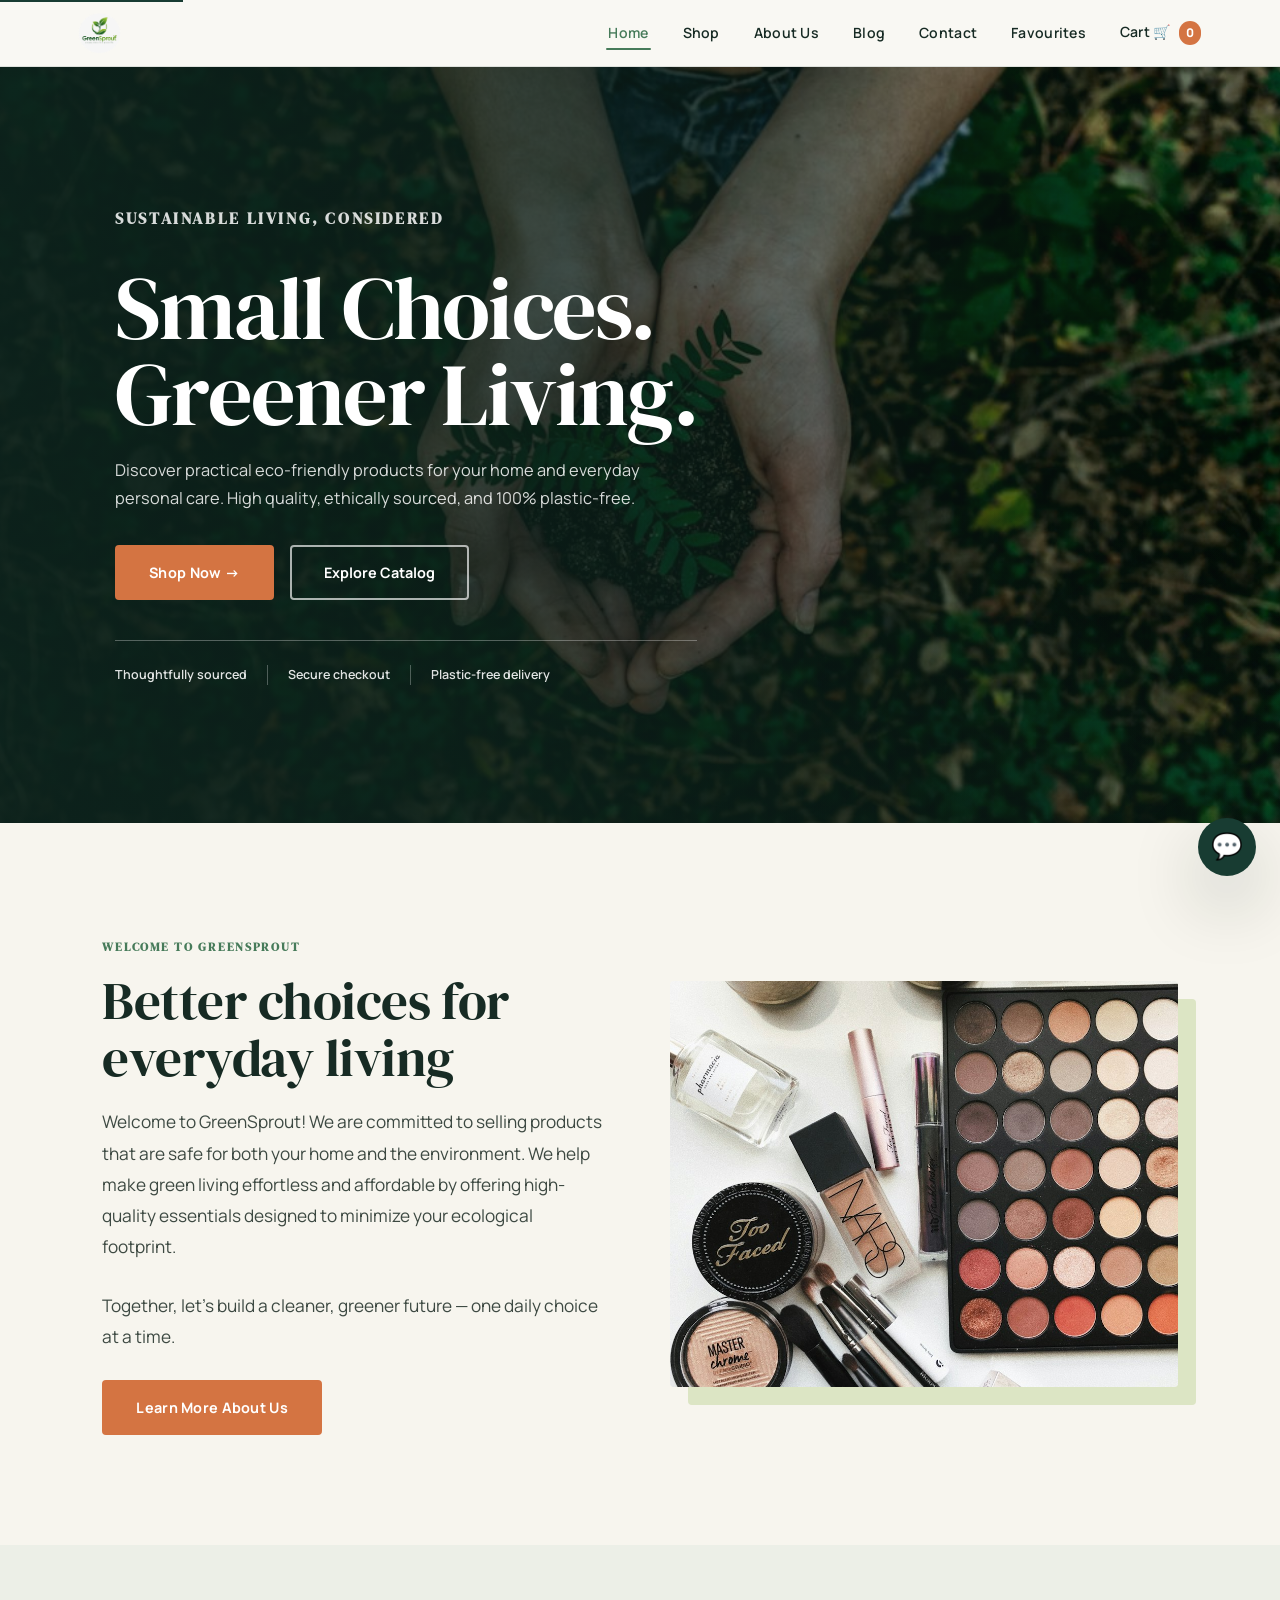
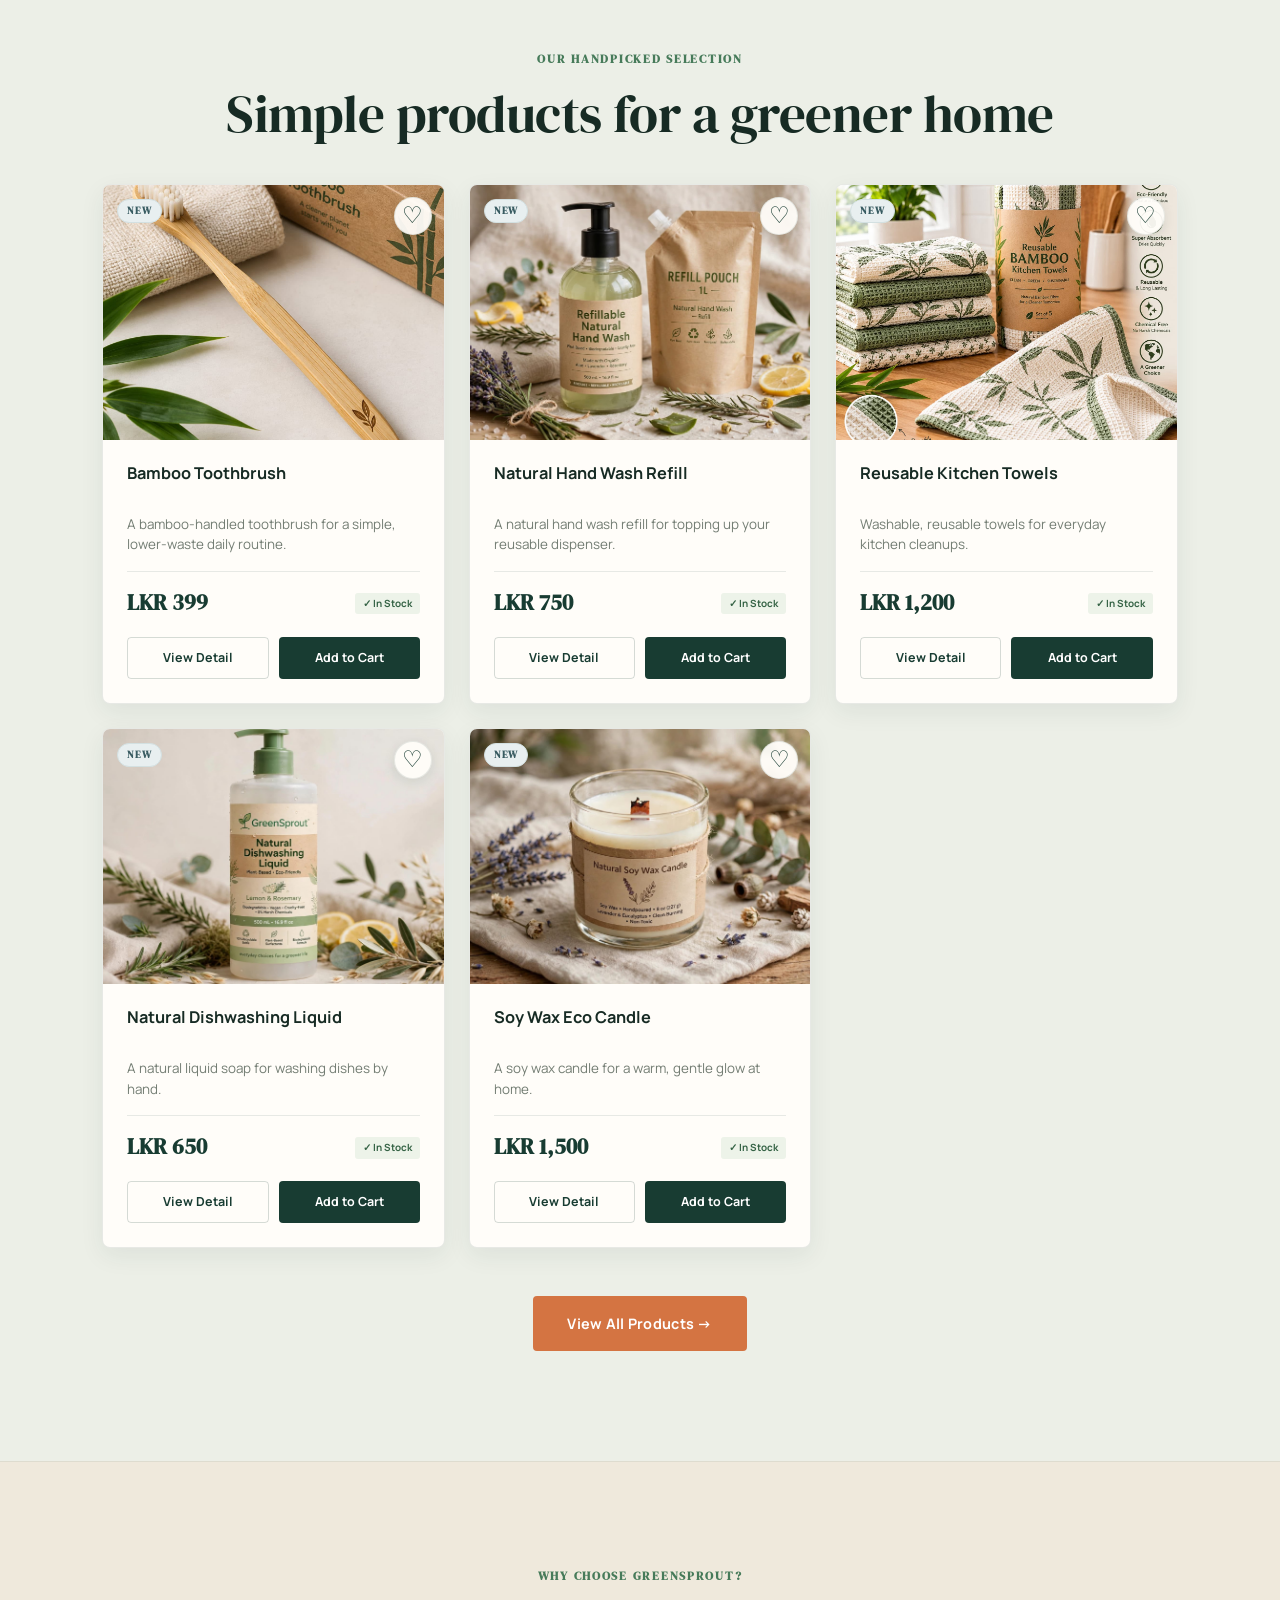
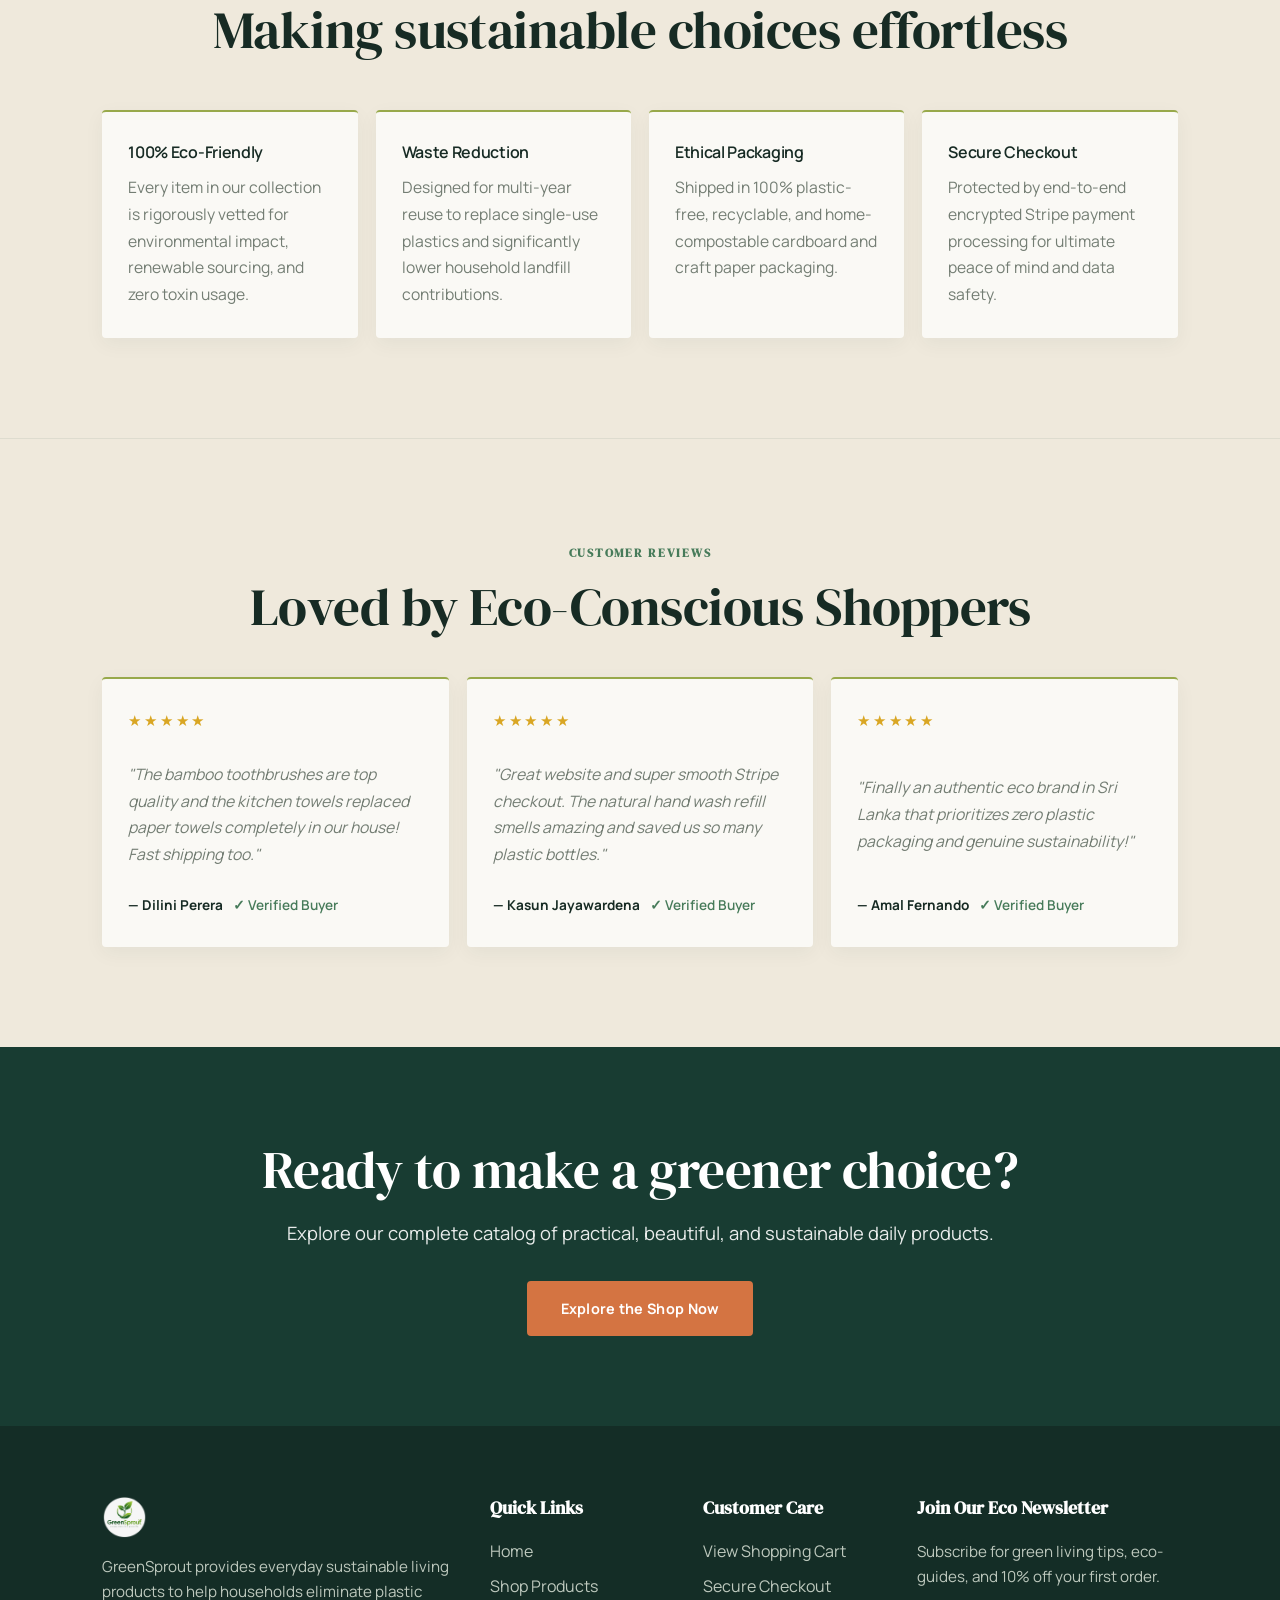
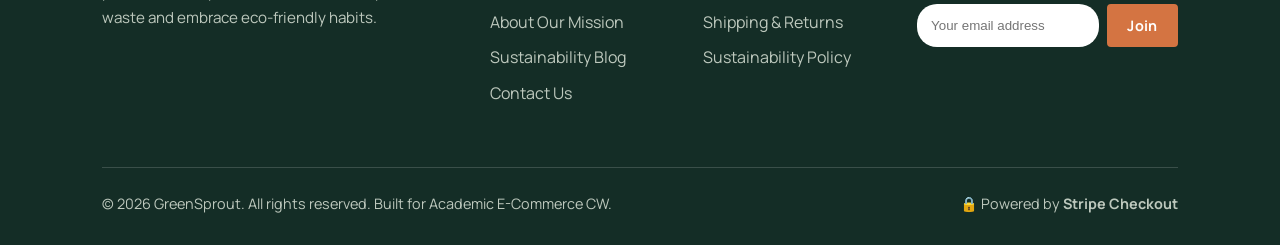
==== commit cdcb7737: "final commit" ====
--- a/index.html
+++ b/index.html
@@ -5,9 +5,9 @@
     <meta name="viewport" content="width=device-width, initial-scale=1.0">
     <title>GreenSprout | Small Choices. Greener Living.</title>
     <meta name="description" content="Discover practical eco-friendly home and personal care products designed for sustainable, zero-waste everyday living at GreenSprout.">
-    <meta name="keywords" content="eco-friendly, sustainable products, bamboo toothbrush, zero waste, natural hand wash, Sri Lanka eco store">
+    <meta name="keywords" content="eco-friendly, sustainable products, bamboo toothbrush, natural hand wash refill, reusable kitchen towels, natural dishwashing liquid, soy wax candle, Sri Lanka eco store">
     <link rel="stylesheet" href="css/style.css">
-    <link rel="icon" href="images/logo.svg" type="image/svg+xml">
+    <link rel="icon" href="images/logo.png" type="image/png">
 </head>
 <body>
 
@@ -18,7 +18,7 @@
     <header class="navbar">
         <div class="logo-area">
             <a href="index.html" aria-label="GreenSprout Home Page">
-                <img src="images/logo.svg" alt="GreenSprout Logo" width="180" height="42">
+                <img src="images/logo.png" alt="GreenSprout Logo" width="180" height="42">
             </a>
         </div>
 
@@ -90,15 +90,14 @@
 
             <div class="home-product-grid" id="homeFeaturedGrid">
                 <div class="product-card">
-                    <span class="product-card-badge badge-bestseller">BEST SELLER</span>
+                    <span class="product-card-badge badge-new">NEW</span>
                     <button class="wishlist-btn" onclick="toggleWishlist(1)" aria-label="Add to wishlist" data-id="1"></button>
-                    <a href="product.html?id=1" class="product-image-link"><img src="images/toothbrush.jpg" alt="Bamboo Toothbrush" class="product-card-image"></a>
-                    <div class="product-card-content">
-                        <div class="product-rating">★★★★★ (48)</div>
-                        <h3>Bamboo Toothbrush (4-Pack)</h3>
-                        <p>Natural organic bamboo handles with soft charcoal-infused bristles.</p>
-                        <div class="product-price-row">
-                            <span>LKR 450</span>
+                    <a href="product.html?id=1" class="product-image-link"><img src="images/products/bamboo-toothbrush.jpeg" alt="Bamboo Toothbrush" class="product-card-image"></a>
+                    <div class="product-card-content">
+                        <h3>Bamboo Toothbrush</h3>
+                        <p>A bamboo-handled toothbrush for a simple, lower-waste daily routine.</p>
+                        <div class="product-price-row">
+                            <span>LKR 399</span>
                             <span class="stock-indicator in-stock">✓ In Stock</span>
                         </div>
                         <div class="product-buttons">
@@ -109,16 +108,15 @@
                 </div>
 
                 <div class="product-card">
-                    <span class="product-card-badge badge-ecopick">ECO PICK</span>
+                    <span class="product-card-badge badge-new">NEW</span>
                     <button class="wishlist-btn" onclick="toggleWishlist(2)" aria-label="Add to wishlist" data-id="2"></button>
-                    <a href="product.html?id=2" class="product-image-link"><img src="images/handwash.jpg" alt="Natural Hand Wash Refill" class="product-card-image"></a>
-                    <div class="product-card-content">
-                        <div class="product-rating">★★★★★ (32)</div>
+                    <a href="product.html?id=2" class="product-image-link"><img src="images/products/hand-wash-refill.jpeg" alt="Natural Hand Wash Refill" class="product-card-image"></a>
+                    <div class="product-card-content">
                         <h3>Natural Hand Wash Refill</h3>
-                        <p>Nourishing aloe vera & tea tree plant-based hand wash concentrate.</p>
-                        <div class="product-price-row">
-                            <span>LKR 850</span>
-                            <span class="stock-indicator low-stock">Only 8 left</span>
+                        <p>A natural hand wash refill for topping up your reusable dispenser.</p>
+                        <div class="product-price-row">
+                            <span>LKR 750</span>
+                            <span class="stock-indicator in-stock">✓ In Stock</span>
                         </div>
                         <div class="product-buttons">
                             <a href="product.html?id=2" class="view-product-button">View Detail</a>
@@ -128,13 +126,12 @@
                 </div>
 
                 <div class="product-card">
-                    <span class="product-card-badge badge-ecopick">ECO PICK</span>
+                    <span class="product-card-badge badge-new">NEW</span>
                     <button class="wishlist-btn" onclick="toggleWishlist(3)" aria-label="Add to wishlist" data-id="3"></button>
-                    <a href="product.html?id=3" class="product-image-link"><img src="images/towels.jpg" alt="Reusable Kitchen Towels" class="product-card-image"></a>
-                    <div class="product-card-content">
-                        <div class="product-rating">★★★★☆ (56)</div>
+                    <a href="product.html?id=3" class="product-image-link"><img src="images/products/kitchen-towels.jpeg" alt="Reusable Kitchen Towels" class="product-card-image"></a>
+                    <div class="product-card-content">
                         <h3>Reusable Kitchen Towels</h3>
-                        <p>Ultra-absorbent washable organic cotton un-paper towels.</p>
+                        <p>Washable, reusable towels for everyday kitchen cleanups.</p>
                         <div class="product-price-row">
                             <span>LKR 1,200</span>
                             <span class="stock-indicator in-stock">✓ In Stock</span>
@@ -147,16 +144,15 @@
                 </div>
 
                 <div class="product-card">
-                    <span class="product-card-badge badge-lowstock">LOW STOCK</span>
+                    <span class="product-card-badge badge-new">NEW</span>
                     <button class="wishlist-btn" onclick="toggleWishlist(4)" aria-label="Add to wishlist" data-id="4"></button>
-                    <a href="product.html?id=4" class="product-image-link"><img src="images/waterbottle.jpg" alt="Insulated Steel Flask" class="product-card-image"></a>
-                    <div class="product-card-content">
-                        <div class="product-rating">★★★★★ (71)</div>
-                        <h3>Insulated Steel Flask</h3>
-                        <p>Double-wall vacuum insulated stainless steel flask keeps drinks cold for 24 hours.</p>
-                        <div class="product-price-row">
-                            <span>LKR 2,450</span>
-                            <span class="stock-indicator low-stock">Only 5 left</span>
+                    <a href="product.html?id=4" class="product-image-link"><img src="images/products/dishwashing-liquid.jpeg" alt="Natural Dishwashing Liquid" class="product-card-image"></a>
+                    <div class="product-card-content">
+                        <h3>Natural Dishwashing Liquid</h3>
+                        <p>A natural liquid soap for washing dishes by hand.</p>
+                        <div class="product-price-row">
+                            <span>LKR 650</span>
+                            <span class="stock-indicator in-stock">✓ In Stock</span>
                         </div>
                         <div class="product-buttons">
                             <a href="product.html?id=4" class="view-product-button">View Detail</a>
@@ -168,13 +164,12 @@
                 <div class="product-card">
                     <span class="product-card-badge badge-new">NEW</span>
                     <button class="wishlist-btn" onclick="toggleWishlist(5)" aria-label="Add to wishlist" data-id="5"></button>
-                    <a href="product.html?id=5" class="product-image-link"><img src="images/totebag.jpg" alt="Organic Cotton Tote Bag" class="product-card-image"></a>
-                    <div class="product-card-content">
-                        <div class="product-rating">★★★★★ (29)</div>
-                        <h3>Organic Cotton Tote Bag</h3>
-                        <p>Heavy-duty canvas grocery bag with reinforced handles and inner pocket.</p>
-                        <div class="product-price-row">
-                            <span>LKR 950</span>
+                    <a href="product.html?id=5" class="product-image-link"><img src="images/products/soy-wax-candle.jpeg" alt="Soy Wax Eco Candle" class="product-card-image"></a>
+                    <div class="product-card-content">
+                        <h3>Soy Wax Eco Candle</h3>
+                        <p>A soy wax candle for a warm, gentle glow at home.</p>
+                        <div class="product-price-row">
+                            <span>LKR 1,500</span>
                             <span class="stock-indicator in-stock">✓ In Stock</span>
                         </div>
                         <div class="product-buttons">
@@ -255,7 +250,7 @@
         <div class="footer-grid">
             <div class="footer-col">
                 <div class="logo-area" style="margin-bottom: 16px;">
-                    <img src="images/logo.svg" alt="GreenSprout Logo" width="160">
+                    <img src="images/logo.png" alt="GreenSprout Logo" width="160">
                 </div>
                 <p>GreenSprout provides everyday sustainable living products to help households eliminate plastic waste and embrace eco-friendly habits.</p>
             </div>
--- a/css/style.css
+++ b/css/style.css
@@ -1358,6 +1358,150 @@
   margin-left: auto;
 }
 
+.chat-widget {
+  position: fixed;
+  right: 24px;
+  bottom: 24px;
+  z-index: 9500;
+}
+
+.chat-launcher {
+  display: grid;
+  place-items: center;
+  width: 58px;
+  height: 58px;
+  border: 0;
+  border-radius: 50%;
+  background: var(--primary);
+  color: var(--white);
+  box-shadow: var(--shadow-lg);
+  cursor: pointer;
+  transition: var(--transition);
+}
+
+.chat-launcher span { font-size: 1.6rem; line-height: 1; }
+.chat-launcher:hover { background: var(--primary-light); transform: translateY(-2px); }
+
+.chat-panel {
+  position: absolute;
+  right: 0;
+  bottom: 74px;
+  display: flex;
+  flex-direction: column;
+  width: min(360px, calc(100vw - 32px));
+  height: min(440px, calc(100vh - 120px));
+  min-height: 320px;
+  overflow: hidden;
+  border: 1px solid rgba(27, 67, 50, 0.16);
+  border-radius: var(--radius-md);
+  background: var(--white);
+  box-shadow: var(--shadow-lg);
+}
+
+.chat-panel[hidden] { display: none; }
+
+.chat-header {
+  display: flex;
+  align-items: center;
+  justify-content: space-between;
+  gap: 16px;
+  padding: 16px 18px;
+  background: var(--primary);
+  color: var(--white);
+}
+
+.chat-header h2 { font-size: 1rem; line-height: 1.3; }
+.chat-header p { margin-top: 2px; color: rgba(255, 255, 255, 0.78); font-size: 0.8rem; }
+
+.chat-close {
+  width: 34px;
+  height: 34px;
+  border: 0;
+  border-radius: 50%;
+  background: transparent;
+  color: var(--white);
+  font-size: 1.5rem;
+  cursor: pointer;
+}
+
+.chat-messages {
+  display: flex;
+  flex: 1;
+  flex-direction: column;
+  align-items: flex-start;
+  gap: 12px;
+  overflow-y: auto;
+  padding: 18px;
+}
+
+.chat-message {
+  max-width: 90%;
+  padding: 10px 12px;
+  border-radius: 12px;
+  font-size: 0.9rem;
+  line-height: 1.5;
+  overflow-wrap: anywhere;
+}
+
+.chat-message-assistant { background: var(--bg-sage); color: var(--text-dark); }
+.chat-message-user { align-self: flex-end; background: var(--primary-light); color: var(--white); }
+.chat-message a { display: inline-block; margin-top: 5px; color: var(--primary-accent); font-weight: 700; }
+.chat-message-user a { color: var(--white); }
+
+.chat-prompts { display: flex; flex-wrap: wrap; gap: 8px; }
+.chat-prompts button {
+  padding: 7px 10px;
+  border: 1px solid rgba(27, 67, 50, 0.24);
+  border-radius: var(--radius-pill);
+  background: var(--white);
+  color: var(--primary);
+  font: inherit;
+  font-size: 0.78rem;
+  cursor: pointer;
+}
+
+.chat-form {
+  display: flex;
+  gap: 8px;
+  padding: 12px;
+  border-top: 1px solid rgba(27, 67, 50, 0.12);
+}
+
+.chat-sr-only {
+  position: absolute;
+  width: 1px;
+  height: 1px;
+  overflow: hidden;
+  clip: rect(0, 0, 0, 0);
+  white-space: nowrap;
+  clip-path: inset(50%);
+}
+
+.chat-form input {
+  min-width: 0;
+  flex: 1;
+  padding: 10px 12px;
+  border: 1px solid rgba(27, 67, 50, 0.22);
+  border-radius: var(--radius-sm);
+  font: inherit;
+}
+
+.chat-form button {
+  padding: 0 14px;
+  border: 0;
+  border-radius: var(--radius-sm);
+  background: var(--primary);
+  color: var(--white);
+  font: inherit;
+  font-weight: 700;
+  cursor: pointer;
+}
+
+@media (max-width: 480px) {
+  .chat-widget { right: 16px; bottom: 16px; }
+  .chat-panel { bottom: 70px; height: min(420px, calc(100vh - 104px)); }
+}
+
 /* ==========================================================================
    MOCK STRIPE CARD UI
    ========================================================================== */
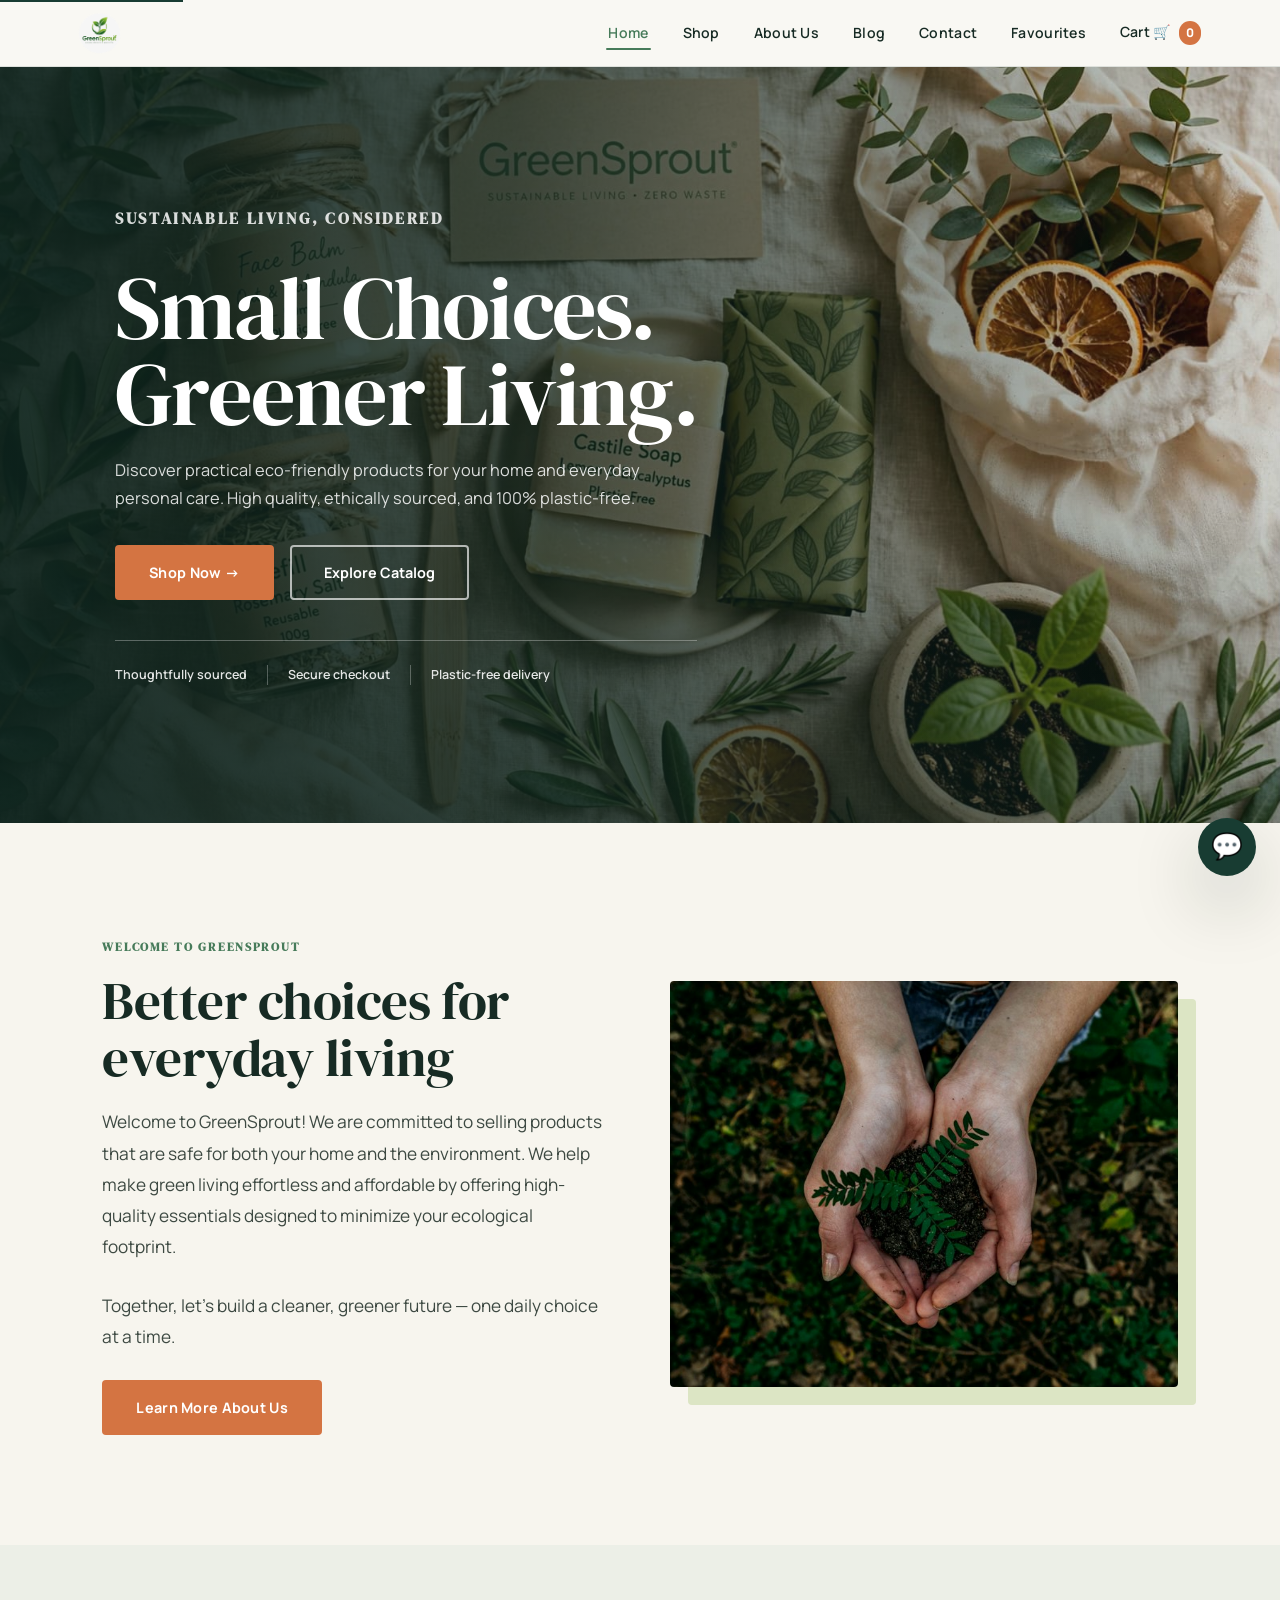
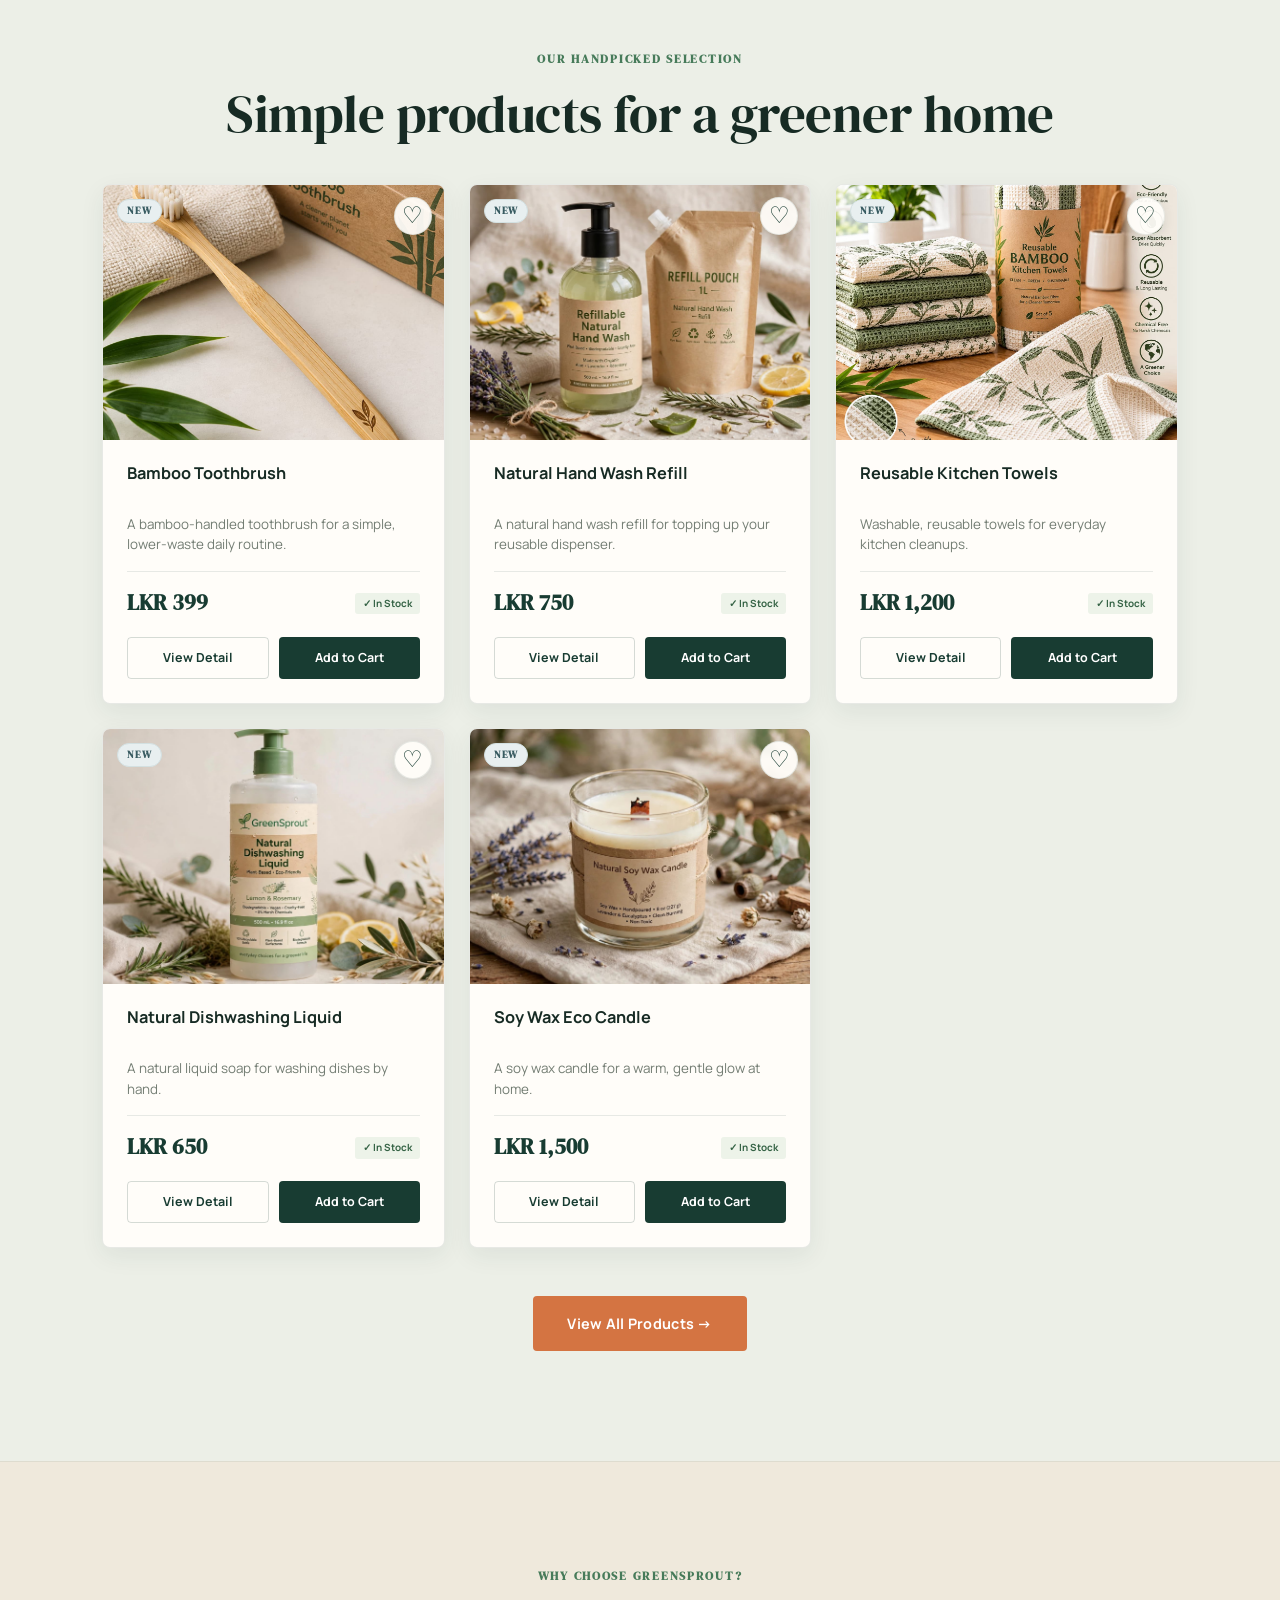
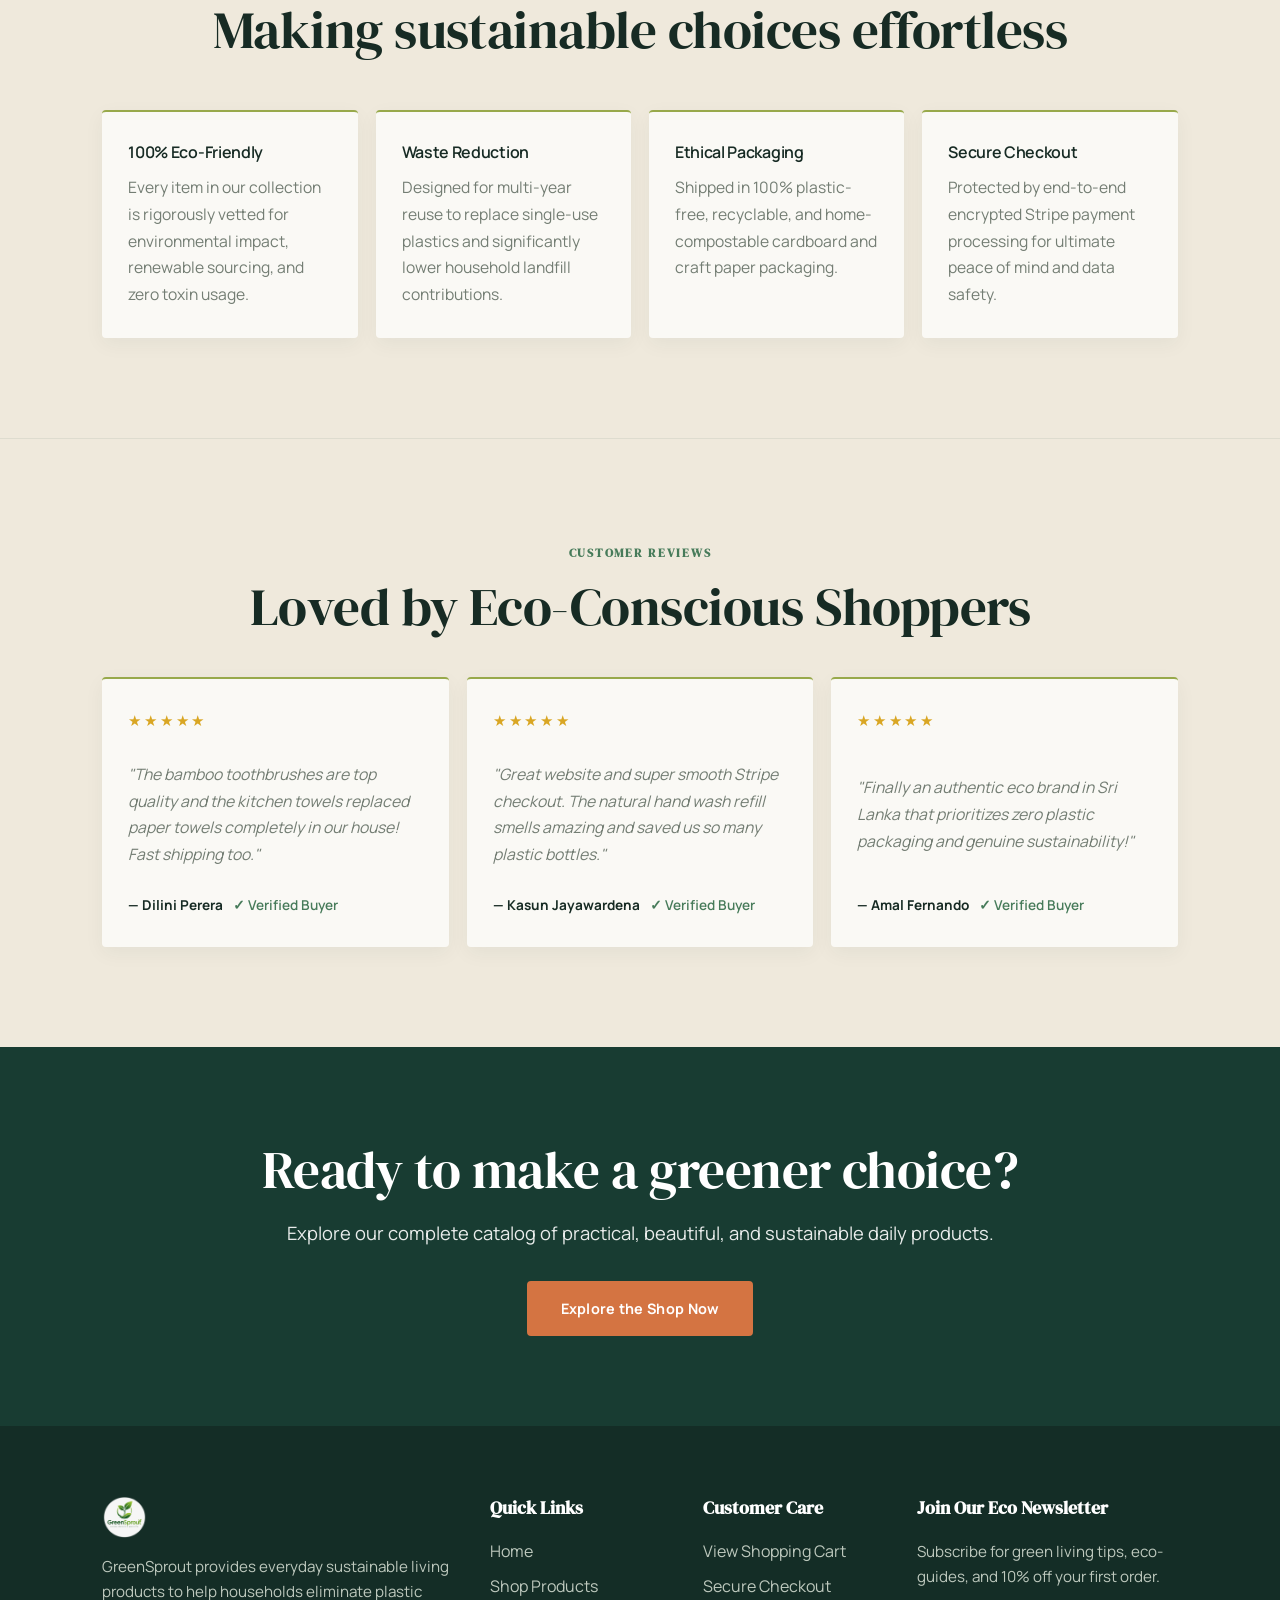
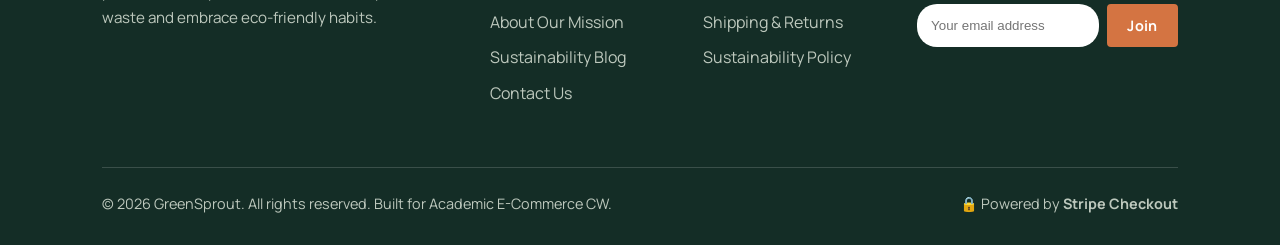
==== commit 1c9b9e17: "Image replacements" ====
--- a/index.html
+++ b/index.html
@@ -64,7 +64,7 @@
             </div>
 
             <div class="hero-image-wrap">
-                <img src="images/hero-banner.jpg" alt="Sustainable eco-friendly GreenSprout lifestyle banner">
+                <img src="images/mainbgimage.jpeg" alt="Sustainable eco-friendly GreenSprout lifestyle banner">
             </div>
         </section>
 
@@ -79,7 +79,7 @@
             </div>
 
             <div class="intro-image">
-                <img src="images/about.jpg" alt="Eco-friendly sustainable products workspace">
+                <img src="images/hero-banner.jpg" alt="Sustainable eco-friendly GreenSprout lifestyle banner">
             </div>
         </section>
 
--- a/css/style.css
+++ b/css/style.css
@@ -1448,6 +1448,21 @@
 .chat-message a { display: inline-block; margin-top: 5px; color: var(--primary-accent); font-weight: 700; }
 .chat-message-user a { color: var(--white); }
 
+.chat-product-list {
+  display: grid;
+  gap: 6px;
+  margin-top: 8px;
+}
+
+.chat-product-item {
+  margin-top: 0 !important;
+  padding: 7px 9px;
+  border: 1px solid rgba(27, 67, 50, 0.16);
+  border-radius: var(--radius-sm);
+  background: var(--white);
+  font-size: 0.82rem;
+}
+
 .chat-prompts { display: flex; flex-wrap: wrap; gap: 8px; }
 .chat-prompts button {
   padding: 7px 10px;
